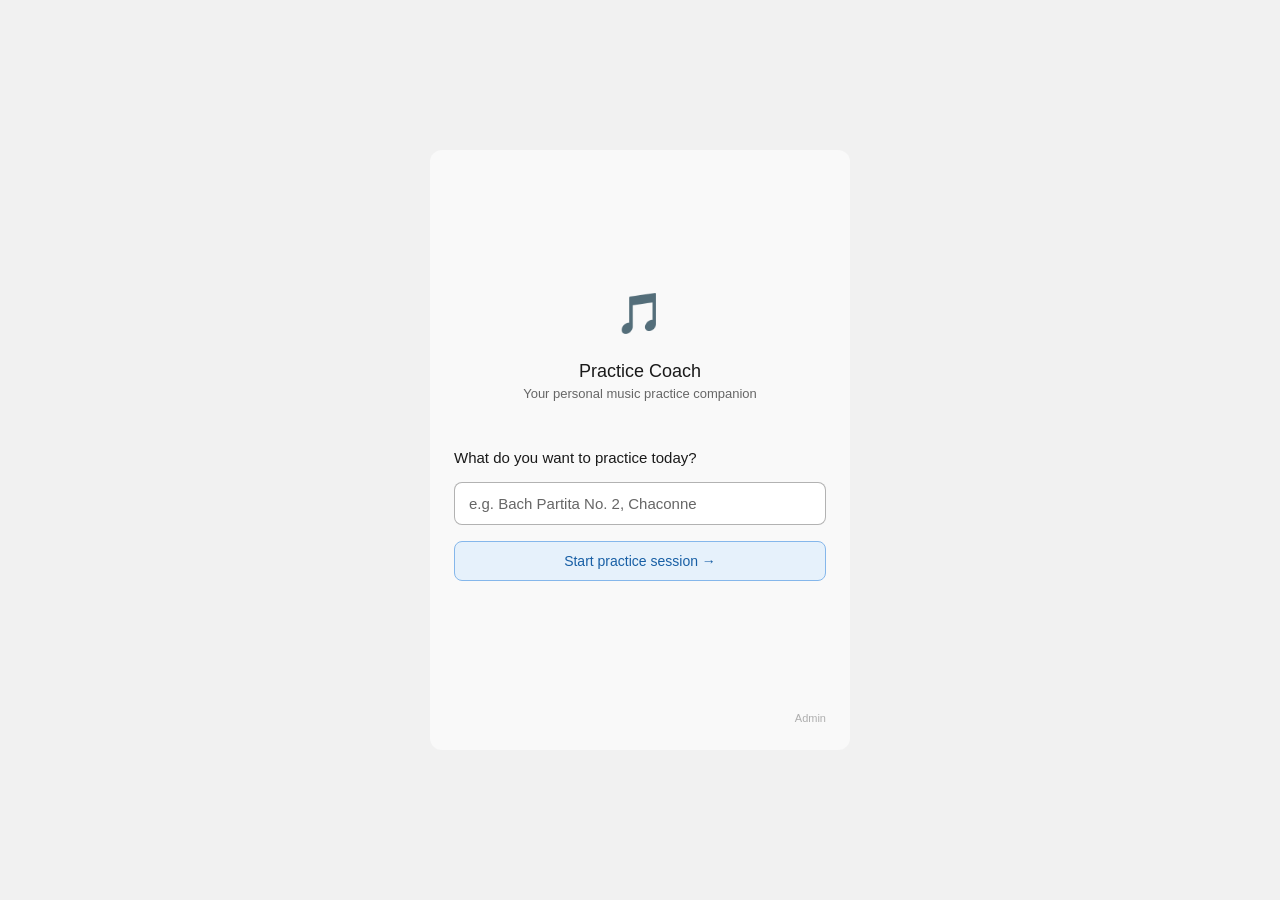
==== index.html @ 1b92cea7 "UX overhaul: focus flow, clarify section, note picker, skip recording 1. Rename: 'Play through entir" ====
<!DOCTYPE html>
<html lang="en">
<head>
  <meta charset="UTF-8">
  <meta name="viewport" content="width=device-width, initial-scale=1.0">
  <title>Music Practice Coach</title>
  <link rel="manifest" href="manifest.json">
  <meta name="theme-color" content="#185FA5">
  <meta name="apple-mobile-web-app-capable" content="yes">
  <meta name="apple-mobile-web-app-status-bar-style" content="default">
  <meta name="apple-mobile-web-app-title" content="Practice">
  <link rel="apple-touch-icon" href="icons/apple-touch-icon.png">
  <link rel="stylesheet" href="css/styles.css">
</head>
<body>

<div class="app-container">

  <!-- ── Screen 0: Landing ─────────────────────────────────────────────── -->
  <div id="screen0" class="screen active">
    <div class="landing-body">
      <div class="landing-icon">🎵</div>
      <div class="header" style="border:none; text-align:center; margin-bottom:2rem;">
        <h1>Practice Coach</h1>
        <p>Your personal music practice companion</p>
      </div>
      <div class="question">What do you want to practice today?</div>
      <input type="text" id="piece-name-input" class="text-input"
             placeholder="e.g. Bach Partita No. 2, Chaconne"
             onkeydown="handleLandingKey(event)">
      <button class="btn-primary" style="width:100%;" onclick="startSession()">
        Start practice session →
      </button>
    </div>
    <div class="app-footer">
      <a href="#" class="admin-link" onclick="AdminModule.open(); return false;">Admin</a>
    </div>
  </div>

  <!-- ── Screen 1: Mode choice ──────────────────────────────────────────── -->
  <div id="screen1" class="screen">
    <div class="header">
      <h1>Practice session</h1>
      <p id="s1-piece"></p>
    </div>
    <div class="question">Do you want to play through or work on a short excerpt?</div>
    <div class="btn-group">
      <button class="btn-secondary" onclick="setMode('playthrough')">Play through entire piece or section</button>
      <button class="btn-secondary" id="excerpt-btn" onclick="setMode('excerpt')">Work on short excerpt</button>
    </div>
  </div>

  <!-- ── Screen: Tag list (excerpt mode, when tags exist) ──────────────── -->
  <div id="screen-tags" class="screen">
    <button class="back-btn" onclick="goTo('screen1')">← Back</button>
    <div class="header">
      <h1>Problem sections</h1>
      <p>Saved from your play-through sessions</p>
    </div>
    <div class="question">Pick a section to work on, or start fresh:</div>
    <div id="tags-screen-body" class="tag-list-container"></div>
    <button class="btn-secondary" style="width:100%; margin-top:1rem;"
            onclick="skipTagsScreen()">
      Start fresh (no specific section)
    </button>
  </div>

  <!-- ── Screen 2: Focus selection ─────────────────────────────────────── -->
  <div id="screen2" class="screen">
    <button class="back-btn" onclick="goTo('screen1')">← Back</button>
    <div class="header">
      <h1>Choose your focus</h1>
      <p id="s2-mode-text"></p>
    </div>
    <div class="progress-bar"><div class="progress-fill" style="width:33%"></div></div>
    <div id="s2-tag-context" class="tag-context-banner" style="display:none;"></div>
    <div class="question" id="s2-question"></div>
    <div class="focus-list" id="s2-focus-list"></div>
    <button class="btn-primary" id="s2-continue-btn" style="width:100%;" onclick="goToReference()">
      Continue →
    </button>
  </div>

  <!-- ── Screen 3: Reference selection ─────────────────────────────────── -->
  <div id="screen3" class="screen">
    <button class="back-btn" onclick="goTo('screen2')">← Back</button>
    <div class="header">
      <h1>Set your reference</h1>
      <p id="s3-piece"></p>
    </div>
    <div class="progress-bar"><div class="progress-fill" style="width:66%"></div></div>
    <div id="screen3-body" class="screen-scroll"></div>
  </div>

  <!-- ── Screen 4: Recording ────────────────────────────────────────────── -->
  <div id="screen4" class="screen">
    <button class="back-btn" onclick="goTo('screen3')">← Back</button>
    <div class="header">
      <h1>Record yourself</h1>
      <p id="s4-piece"></p>
    </div>
    <div class="progress-bar"><div class="progress-fill" style="width:100%"></div></div>

    <!-- Selected tag context (excerpt mode) -->
    <div id="s4-tag-context" class="tag-context-banner" style="display:none;"></div>

    <!-- Mini reference panel -->
    <details class="mini-ref-panel" open>
      <summary id="s4-focus-label">Reference</summary>
      <div class="mini-ref-body" id="mini-ref-body"></div>
    </details>

    <!-- Note picker — pitch focus only -->
    <details class="note-picker-panel" id="note-picker-panel"
             ontoggle="onNotePickerToggle(this)" style="display:none;">
      <summary>Change drone note</summary>
      <div id="note-picker-container"></div>
    </details>

    <!-- Skip recording — excerpt mode only -->
    <button class="btn-secondary" id="skip-to-eval-btn"
            style="width:100%; display:none; margin-bottom:0.5rem;"
            onclick="skipToEvaluation()">
      Skip recording — just evaluate
    </button>

    <div class="recording-zone">
      <div class="rec-icon" id="recIcon" onclick="toggleRecording()">
        <div class="rec-icon-inner"></div>
      </div>
      <div class="timer" id="timer">00:00</div>
      <div class="rec-status" id="recStatus">Tap to start recording</div>
      <div class="waveform" id="waveform" style="display:none;"></div>
      <div class="playback-controls" id="playbackControls" style="display:none;">
        <button class="icon-btn" onclick="playRecording()">▶</button>
        <button class="icon-btn" onclick="resetRecording()">↻</button>
      </div>
    </div>

    <button class="btn-primary" id="analyzeBtn" style="width:100%; display:none;"
            onclick="goTo('screen5')">
      Analyze recording
    </button>
  </div>

  <!-- ── Screen 5: Evaluation / Tagger ─────────────────────────────────── -->
  <div id="screen5" class="screen">
    <button class="back-btn" onclick="goTo('screen4')">← Back</button>
    <div class="header">
      <h1 id="s5-title">Evaluation</h1>
      <p>Compare to your mental representation</p>
    </div>

    <!-- Dynamic body: S5 player (excerpt mode) OR Tagger (playthrough mode) -->
    <div id="s5-body"></div>

    <!-- Evaluation questions — only shown in excerpt mode -->
    <div id="s5-eval-section" style="display:none;">
      <div class="feedback-section">
        <div class="feedback-question">Did it match your represented idea?</div>
        <div class="btn-group">
          <button class="btn-secondary" onclick="goTo('screen7')">Yes, sounded good</button>
          <button class="btn-secondary" onclick="goTo('screen6')">No, there were issues</button>
        </div>
      </div>
    </div>
  </div>

  <!-- ── Screen 6: Problem identification ───────────────────────────────── -->
  <div id="screen6" class="screen">
    <button class="back-btn" onclick="goTo('screen5')">← Back</button>
    <div class="header">
      <h1>Problem identified</h1>
      <p>Isolate and solve</p>
    </div>

    <div class="problem-card">
      <h3>Passage identified for focused work</h3>
      <p>Record the specific passage that needs attention</p>
    </div>

    <div class="question">Let's play the problematic passage in isolation</div>
    <button class="btn-secondary" style="width:100%; margin-bottom:1rem;"
            onclick="resetRecording(); goTo('screen4');">
      Record isolated passage
    </button>

    <div class="question" style="margin-top:1rem;">Choose a practice strategy:</div>
    <ul class="strategy-list">
      <li onclick="toggleStrategy(this)">
        <strong>Drone practice</strong>
        <p>Play with a drone note to anchor pitch</p>
        <div class="strategy-detail">
          Start with the tonic drone, then practice each problematic interval separately.
          Stop on each note and compare to the drone before moving forward.
        </div>
      </li>
      <li onclick="toggleStrategy(this)">
        <strong>Tempo reduction</strong>
        <p>Start at 40% speed, increase gradually</p>
        <div class="strategy-detail">
          Use your metronome and reduce tempo until you can play every note cleanly.
          Increase by 5 BPM increments only when you can play three times without error.
        </div>
      </li>
      <li onclick="toggleStrategy(this)">
        <strong>Vocal modeling</strong>
        <p>Sing the passage first to internalize pitch</p>
        <div class="strategy-detail">
          Sing the passage on pitch names or syllables before playing.
          This builds your inner aural image and makes physical execution easier.
        </div>
      </li>
      <li onclick="toggleStrategy(this)">
        <strong>Interval exaggeration</strong>
        <p>Practice with exaggerated intervals</p>
        <div class="strategy-detail">
          Overshoot the target note slightly, then correct.
          This builds physical awareness of where correct pitch lives in your body and on the instrument.
        </div>
      </li>
      <li onclick="toggleStrategy(this)">
        <strong>Prepare target note</strong>
        <p>Secure the note before the shift</p>
        <div class="strategy-detail">
          Stop before the problematic note. Place the finger, check intonation, then play.
          Build muscle memory for the correct position before adding flow.
        </div>
      </li>
    </ul>
  </div>

  <!-- ── Screen 7: Success ──────────────────────────────────────────────── -->
  <div id="screen7" class="screen">
    <button class="back-btn" onclick="goTo('screen5')">← Back</button>
    <div class="header">
      <h1>Great work!</h1>
      <p>Session summary</p>
    </div>
    <div class="comparison-card">
      <h3>Completed</h3>
      <p style="font-size:13px; color:var(--color-text-secondary); margin-top:0.5rem; line-height:1.7;">
        ✓ Practice session recorded<br>
        ✓ Recording reviewed<br>
        ✓ Matched mental representation
      </p>
    </div>
    <div class="question" style="margin-top:1.5rem;">What would you like to do next?</div>
    <div class="btn-group">
      <button class="btn-secondary" onclick="practiceTaggedExcerpts()">Practice tagged excerpts →</button>
      <button class="btn-secondary" onclick="playThroughDifferentFocus()">Play through with different focus</button>
      <button class="btn-secondary" onclick="endSession()">End practice session</button>
    </div>
  </div>

  <!-- ── Admin screen ────────────────────────────────────────────────────── -->
  <div id="screen-admin" class="screen">
    <!-- Rendered by AdminModule.render() -->
  </div>

</div><!-- /.app-container -->

<script>
  if ('serviceWorker' in navigator) {
    navigator.serviceWorker.register('./sw.js');
  }
</script>
<script src="config.js"></script>
<script src="js/db.js"></script>
<script src="js/drone.js"></script>
<script src="js/metronome.js"></script>
<script src="js/youtube.js"></script>
<script src="js/admin.js"></script>
<script src="js/tagger.js"></script>
<script src="js/app.js"></script>
</body>
</html>
---- css/styles.css ----
:root {
  --color-background-primary: #ffffff;
  --color-background-secondary: #f9f9f9;
  --color-background-tertiary: #f1f1f1;
  --color-background-info: #E6F1FB;
  --color-background-danger: #FCEBEB;
  --color-background-warning: #FAEEDA;
  --color-text-primary: #1a1a1a;
  --color-text-secondary: #666666;
  --color-text-info: #185FA5;
  --color-text-danger: #A32D2D;
  --color-text-warning: #854F0B;
  --color-border-tertiary: rgba(0, 0, 0, 0.15);
  --color-border-secondary: rgba(0, 0, 0, 0.3);
  --color-border-info: #85B7EB;
  --color-border-danger: #F09595;
  --color-border-warning: #FAC775;
  --border-radius-md: 8px;
  --border-radius-lg: 12px;
  --font-sans: -apple-system, BlinkMacSystemFont, "Segoe UI", Roboto, sans-serif;
}

@media (prefers-color-scheme: dark) {
  :root {
    --color-background-primary: #2a2a2a;
    --color-background-secondary: #1f1f1f;
    --color-background-tertiary: #151515;
    --color-background-info: #0C447C;
    --color-background-danger: #791F1F;
    --color-background-warning: #633806;
    --color-text-primary: #e8e8e8;
    --color-text-secondary: #a0a0a0;
    --color-text-info: #B5D4F4;
    --color-text-danger: #F7C1C1;
    --color-text-warning: #FAC775;
    --color-border-tertiary: rgba(255, 255, 255, 0.15);
    --color-border-secondary: rgba(255, 255, 255, 0.3);
    --color-border-info: #378ADD;
    --color-border-danger: #E24B4A;
    --color-border-warning: #EF9F27;
  }
}

* { box-sizing: border-box; margin: 0; padding: 0; }

body {
  font-family: var(--font-sans);
  background: var(--color-background-tertiary);
  padding: 2rem 1rem;
  min-height: 100vh;
  display: flex;
  flex-direction: column;
  justify-content: center;
  align-items: center;
}

.app-container {
  max-width: 420px;
  width: 100%;
  background: var(--color-background-secondary);
  border-radius: var(--border-radius-lg);
  padding: 1.5rem;
  min-height: 600px;
  display: flex;
  flex-direction: column;
}

.screen {
  display: none;
  animation: fadeIn 0.25s;
  flex: 1;
  flex-direction: column;
}

.screen.active {
  display: flex;
  flex-direction: column;
}

@keyframes fadeIn {
  from { opacity: 0; transform: translateY(4px); }
  to   { opacity: 1; transform: translateY(0); }
}

/* ── Header ── */
.header {
  margin-bottom: 1.25rem;
  padding-bottom: 1rem;
  border-bottom: 0.5px solid var(--color-border-tertiary);
}

.header h1 {
  font-size: 18px;
  font-weight: 500;
  color: var(--color-text-primary);
  margin-bottom: 0.25rem;
}

.header p {
  font-size: 13px;
  color: var(--color-text-secondary);
}

/* ── Progress bar ── */
.progress-bar {
  height: 4px;
  background: var(--color-background-tertiary);
  border-radius: 2px;
  margin-bottom: 1.25rem;
  overflow: hidden;
}

.progress-fill {
  height: 100%;
  background: var(--color-background-info);
  border: none;
  transition: width 0.3s;
}

/* ── Typography ── */
.question {
  font-size: 15px;
  font-weight: 500;
  color: var(--color-text-primary);
  margin-bottom: 1rem;
}

/* ── Buttons ── */
button {
  padding: 11px 16px;
  font-size: 14px;
  font-family: var(--font-sans);
  border-radius: var(--border-radius-md);
  cursor: pointer;
  transition: all 0.15s;
  text-align: left;
}

.btn-group {
  display: flex;
  flex-direction: column;
  gap: 8px;
  margin-bottom: 1.25rem;
}

.btn-secondary {
  background: var(--color-background-primary);
  color: var(--color-text-primary);
  border: 0.5px solid var(--color-border-secondary);
}

.btn-secondary:hover { background: var(--color-background-tertiary); }

.btn-primary {
  background: var(--color-background-info);
  color: var(--color-text-info);
  border: 0.5px solid var(--color-border-info);
  text-align: center;
}

.btn-primary:hover { filter: brightness(0.95); }
.btn-secondary:active, .btn-primary:active { transform: scale(0.98); }

.btn-sm {
  padding: 6px 12px;
  font-size: 13px;
}

.btn-icon {
  padding: 8px;
  text-align: center;
  line-height: 1;
}

.back-btn {
  padding: 7px 12px;
  font-size: 13px;
  color: var(--color-text-secondary);
  background: transparent;
  border: 0.5px solid var(--color-border-tertiary);
  border-radius: var(--border-radius-md);
  cursor: pointer;
  margin-bottom: 1rem;
  display: inline-block;
}

.back-btn:hover { background: var(--color-background-tertiary); }

/* ── Text input (landing) ── */
.text-input {
  width: 100%;
  padding: 12px 14px;
  font-size: 15px;
  font-family: var(--font-sans);
  background: var(--color-background-primary);
  color: var(--color-text-primary);
  border: 0.5px solid var(--color-border-secondary);
  border-radius: var(--border-radius-md);
  margin-bottom: 1rem;
  outline: none;
  transition: border-color 0.15s;
}

.text-input:focus { border-color: var(--color-border-info); }
.text-input::placeholder { color: var(--color-text-secondary); }

/* ── Landing ── */
.landing-body { flex: 1; display: flex; flex-direction: column; justify-content: center; }
.landing-icon { font-size: 40px; text-align: center; margin-bottom: 1.5rem; }

/* ── Focus list ── */
.focus-list {
  display: flex;
  flex-direction: column;
  gap: 10px;
  margin-bottom: 1.25rem;
}

.focus-item {
  padding: 14px 16px;
  background: var(--color-background-primary);
  border: 0.5px solid var(--color-border-tertiary);
  border-radius: var(--border-radius-md);
  cursor: pointer;
  transition: all 0.15s;
}

.focus-item strong {
  display: block;
  font-size: 14px;
  color: var(--color-text-primary);
  margin-bottom: 3px;
}

.focus-item span {
  font-size: 12px;
  color: var(--color-text-secondary);
}

.focus-item:hover { border-color: var(--color-border-secondary); }

.focus-item.selected {
  background: var(--color-background-info);
  border-color: var(--color-border-info);
}

.focus-item.selected strong,
.focus-item.selected span { color: var(--color-text-info); }

/* ── Section cards ── */
.section-card {
  background: var(--color-background-primary);
  border: 0.5px solid var(--color-border-tertiary);
  border-radius: var(--border-radius-lg);
  padding: 1rem;
  margin-bottom: 1rem;
}

.section-card h3 {
  font-size: 13px;
  font-weight: 600;
  color: var(--color-text-secondary);
  text-transform: uppercase;
  letter-spacing: 0.04em;
  margin-bottom: 0.75rem;
}

/* ── Comparison / audio ref cards ── */
.comparison-card {
  background: var(--color-background-primary);
  border-radius: var(--border-radius-lg);
  border: 0.5px solid var(--color-border-tertiary);
  padding: 1rem;
  margin-bottom: 1rem;
}

.comparison-card h3 {
  font-size: 14px;
  font-weight: 500;
  color: var(--color-text-primary);
  margin-bottom: 0.75rem;
}

.audio-ref {
  display: flex;
  align-items: center;
  gap: 10px;
  padding: 10px;
  background: var(--color-background-secondary);
  border-radius: var(--border-radius-md);
  margin-bottom: 0.5rem;
}

.audio-ref:last-child { margin-bottom: 0; }
.audio-ref span { font-size: 13px; color: var(--color-text-primary); }

.play-mini {
  width: 32px;
  height: 32px;
  border-radius: 50%;
  background: var(--color-background-info);
  border: none;
  display: flex;
  align-items: center;
  justify-content: center;
  cursor: pointer;
  flex-shrink: 0;
  font-size: 12px;
  color: var(--color-text-info);
  padding: 0;
  text-align: center;
}

/* ── Drone tool ── */
.drone-tool { display: flex; flex-direction: column; gap: 12px; }

.note-pills {
  display: flex;
  flex-wrap: wrap;
  gap: 6px;
}

.note-pill {
  padding: 6px 10px;
  font-size: 13px;
  background: var(--color-background-secondary);
  border: 0.5px solid var(--color-border-tertiary);
  border-radius: 20px;
  cursor: pointer;
  transition: all 0.15s;
  text-align: center;
}

.note-pill:hover { border-color: var(--color-border-secondary); }

.note-pill.active {
  background: var(--color-background-info);
  color: var(--color-text-info);
  border-color: var(--color-border-info);
}

.a-standard-row {
  display: flex;
  align-items: center;
  gap: 10px;
}

.a-standard-row label {
  font-size: 12px;
  color: var(--color-text-secondary);
  white-space: nowrap;
  min-width: 70px;
}

.a-standard-row input[type="range"] {
  flex: 1;
  accent-color: var(--color-text-info);
  height: 4px;
  border: none;
  padding: 0;
  background: transparent;
}

.drone-play-btn {
  width: 100%;
  text-align: center;
  background: var(--color-background-danger);
  color: var(--color-text-danger);
  border: 0.5px solid var(--color-border-danger);
}

.drone-play-btn.playing {
  background: var(--color-background-info);
  color: var(--color-text-info);
  border-color: var(--color-border-info);
}

.drone-yt-section {
  border: 0.5px solid var(--color-border-tertiary);
  border-radius: var(--border-radius-md);
  overflow: hidden;
}

.drone-yt-section summary {
  padding: 10px 12px;
  font-size: 13px;
  color: var(--color-text-secondary);
  cursor: pointer;
  list-style: none;
  display: flex;
  align-items: center;
  justify-content: space-between;
  background: var(--color-background-secondary);
}

.drone-yt-section summary::after { content: '▾'; }
.drone-yt-section[open] summary::after { content: '▴'; }

.drone-yt-section summary::-webkit-details-marker { display: none; }

.drone-yt-embed {
  padding: 0;
  background: #000;
}

.drone-yt-embed iframe {
  display: block;
  width: 100%;
  height: 180px;
  border: none;
}

/* ── Metronome tool ── */
.metro-tool { display: flex; flex-direction: column; gap: 14px; }

.pendulum-wrap {
  display: flex;
  flex-direction: column;
  align-items: center;
  gap: 8px;
}

.pendulum-container {
  position: relative;
  width: 60px;
  height: 90px;
}

.pendulum-pivot {
  width: 10px;
  height: 10px;
  border-radius: 50%;
  background: var(--color-text-secondary);
  position: absolute;
  top: 0;
  left: 50%;
  transform: translateX(-50%);
  z-index: 1;
}

.pendulum-arm {
  width: 3px;
  background: var(--color-text-primary);
  height: 80px;
  border-radius: 2px;
  transform-origin: top center;
  position: absolute;
  top: 5px;
  left: 50%;
  margin-left: -1.5px;
  transform: rotate(0deg);
}

.pendulum-arm.swinging {
  animation: pendulumSwing 0.6s ease-in-out infinite alternate;
}

@keyframes pendulumSwing {
  from { transform: rotate(-30deg); }
  to   { transform: rotate(30deg); }
}

.pendulum-bob {
  width: 16px;
  height: 16px;
  border-radius: 50%;
  background: var(--color-text-primary);
  position: absolute;
  bottom: -8px;
  left: 50%;
  transform: translateX(-50%);
}

.beat-dots {
  display: flex;
  gap: 6px;
}

.beat-dot {
  width: 8px;
  height: 8px;
  border-radius: 50%;
  background: var(--color-border-secondary);
  transition: background 0.05s;
}

.beat-dot.accent { background: var(--color-text-danger); transform: scale(1.3); }
.beat-dot.active { background: var(--color-text-info); }

.metro-bpm-row {
  display: flex;
  align-items: center;
  gap: 10px;
}

.metro-bpm-row input[type="range"] {
  flex: 1;
  accent-color: var(--color-text-info);
  height: 4px;
  border: none;
  padding: 0;
  background: transparent;
}

.bpm-display {
  font-size: 22px;
  font-weight: 500;
  color: var(--color-text-primary);
  font-variant-numeric: tabular-nums;
  min-width: 50px;
  text-align: right;
}

.bpm-label {
  font-size: 11px;
  color: var(--color-text-secondary);
}

.metro-row-label {
  font-size: 12px;
  color: var(--color-text-secondary);
  margin-bottom: 6px;
}

.pill-row {
  display: flex;
  flex-wrap: wrap;
  gap: 6px;
}

.pill {
  padding: 5px 10px;
  font-size: 12px;
  background: var(--color-background-secondary);
  border: 0.5px solid var(--color-border-tertiary);
  border-radius: 20px;
  cursor: pointer;
  transition: all 0.15s;
}

.pill:hover { border-color: var(--color-border-secondary); }

.pill.active {
  background: var(--color-background-info);
  color: var(--color-text-info);
  border-color: var(--color-border-info);
}

.metro-start-btn {
  width: 100%;
  text-align: center;
  background: var(--color-background-secondary);
  color: var(--color-text-primary);
  border: 0.5px solid var(--color-border-secondary);
}

.metro-start-btn.running {
  background: var(--color-background-info);
  color: var(--color-text-info);
  border-color: var(--color-border-info);
}

/* ── YouTube search ── */
.yt-search-row {
  display: flex;
  gap: 8px;
  margin-bottom: 10px;
}

.yt-search-input {
  flex: 1;
  padding: 9px 12px;
  font-size: 13px;
  font-family: var(--font-sans);
  background: var(--color-background-secondary);
  color: var(--color-text-primary);
  border: 0.5px solid var(--color-border-secondary);
  border-radius: var(--border-radius-md);
  outline: none;
}

.yt-search-input:focus { border-color: var(--color-border-info); }
.yt-search-input::placeholder { color: var(--color-text-secondary); }

.yt-search-btn {
  padding: 9px 14px;
  font-size: 13px;
  background: var(--color-background-info);
  color: var(--color-text-info);
  border: 0.5px solid var(--color-border-info);
  border-radius: var(--border-radius-md);
  cursor: pointer;
  white-space: nowrap;
  text-align: center;
}

.yt-search-btn:hover { filter: brightness(0.95); }

.yt-results { display: flex; flex-direction: column; gap: 8px; }

.yt-result-card {
  background: var(--color-background-secondary);
  border: 0.5px solid var(--color-border-tertiary);
  border-radius: var(--border-radius-md);
  overflow: hidden;
  cursor: pointer;
  transition: border-color 0.15s;
}

.yt-result-card:hover { border-color: var(--color-border-secondary); }

.yt-result-header {
  display: flex;
  align-items: center;
  gap: 10px;
  padding: 10px;
}

.yt-thumb {
  width: 64px;
  height: 48px;
  object-fit: cover;
  border-radius: 4px;
  flex-shrink: 0;
}

.yt-result-title {
  font-size: 12px;
  color: var(--color-text-primary);
  line-height: 1.4;
  flex: 1;
}

.yt-embed-wrap iframe {
  display: block;
  width: 100%;
  height: 200px;
  border: none;
}

.yt-status {
  font-size: 12px;
  color: var(--color-text-secondary);
  text-align: center;
  padding: 8px 0;
}

.yt-api-key-row {
  display: flex;
  flex-direction: column;
  gap: 6px;
  padding: 10px;
  background: var(--color-background-warning);
  border: 0.5px solid var(--color-border-warning);
  border-radius: var(--border-radius-md);
  margin-bottom: 10px;
}

.yt-api-key-row label {
  font-size: 12px;
  color: var(--color-text-warning);
  font-weight: 500;
}

.yt-api-key-row input {
  padding: 8px 10px;
  font-size: 12px;
  font-family: var(--font-sans);
  border: 0.5px solid var(--color-border-warning);
  border-radius: var(--border-radius-md);
  background: var(--color-background-primary);
  color: var(--color-text-primary);
  outline: none;
}

/* ── Mini reference panel (Screen 4) ── */
.mini-ref-panel {
  background: var(--color-background-primary);
  border: 0.5px solid var(--color-border-tertiary);
  border-radius: var(--border-radius-md);
  margin-bottom: 1rem;
  overflow: hidden;
}

.mini-ref-panel summary {
  padding: 10px 14px;
  font-size: 13px;
  color: var(--color-text-secondary);
  cursor: pointer;
  list-style: none;
  display: flex;
  align-items: center;
  justify-content: space-between;
}

.mini-ref-panel summary::after { content: '▾'; }
.mini-ref-panel[open] summary::after { content: '▴'; }
.mini-ref-panel summary::-webkit-details-marker { display: none; }

.mini-ref-body { padding: 10px 14px; }

.mini-drone-row,
.mini-metro-row {
  display: flex;
  align-items: center;
  gap: 10px;
  flex-wrap: wrap;
}

.mini-note-display {
  font-size: 22px;
  font-weight: 500;
  color: var(--color-text-primary);
  min-width: 32px;
}

.mini-info {
  font-size: 12px;
  color: var(--color-text-secondary);
  flex: 1;
}

.mini-play-btn {
  padding: 7px 14px;
  font-size: 13px;
  border-radius: 20px;
  text-align: center;
}

.mini-pendulum-container {
  position: relative;
  width: 30px;
  height: 45px;
  flex-shrink: 0;
}

.mini-pendulum-arm {
  width: 2px;
  background: var(--color-text-primary);
  height: 38px;
  border-radius: 2px;
  transform-origin: top center;
  position: absolute;
  top: 4px;
  left: 50%;
  margin-left: -1px;
}

.mini-pendulum-arm.swinging {
  animation: pendulumSwing 0.6s ease-in-out infinite alternate;
}

.mini-pendulum-bob {
  width: 10px;
  height: 10px;
  border-radius: 50%;
  background: var(--color-text-primary);
  position: absolute;
  bottom: -5px;
  left: 50%;
  transform: translateX(-50%);
}

/* ── Recording zone ── */
.recording-zone {
  background: var(--color-background-primary);
  border-radius: var(--border-radius-lg);
  border: 0.5px solid var(--color-border-tertiary);
  padding: 1.5rem 1rem;
  text-align: center;
  margin-bottom: 1.25rem;
}

.rec-icon {
  width: 72px;
  height: 72px;
  border-radius: 50%;
  background: var(--color-background-danger);
  border: 3px solid var(--color-border-danger);
  margin: 0 auto 0.75rem;
  display: flex;
  align-items: center;
  justify-content: center;
  cursor: pointer;
  transition: all 0.15s;
}

.rec-icon:hover { transform: scale(1.05); }
.rec-icon.recording { animation: pulse 1.5s infinite; }

@keyframes pulse {
  0%, 100% { opacity: 1; }
  50% { opacity: 0.6; }
}

.rec-icon-inner {
  width: 22px;
  height: 22px;
  background: var(--color-text-danger);
  border-radius: 50%;
  transition: border-radius 0.15s;
}

.rec-icon.recording .rec-icon-inner { border-radius: 4px; }

.timer {
  font-size: 30px;
  font-weight: 500;
  color: var(--color-text-primary);
  font-variant-numeric: tabular-nums;
}

.rec-status {
  font-size: 12px;
  color: var(--color-text-secondary);
  margin-top: 0.4rem;
}

.waveform {
  height: 56px;
  margin: 1rem 0;
  display: flex;
  align-items: center;
  justify-content: center;
  gap: 3px;
}

.waveform-bar {
  width: 4px;
  background: var(--color-border-info);
  border-radius: 2px;
  transition: height 0.1s;
}

.playback-controls {
  display: flex;
  gap: 12px;
  justify-content: center;
  margin-top: 0.75rem;
}

.icon-btn {
  width: 42px;
  height: 42px;
  border-radius: 50%;
  background: var(--color-background-primary);
  border: 0.5px solid var(--color-border-secondary);
  display: flex;
  align-items: center;
  justify-content: center;
  cursor: pointer;
  font-size: 16px;
  padding: 0;
  text-align: center;
}

.icon-btn:hover { background: var(--color-background-secondary); }

/* ── S5 audio player ── */
.s5-player {
  background: var(--color-background-primary);
  border: 0.5px solid var(--color-border-tertiary);
  border-radius: var(--border-radius-lg);
  padding: 12px 14px;
  margin-bottom: 1.25rem;
}

.s5-player-info {
  display: flex;
  justify-content: space-between;
  align-items: center;
  margin-bottom: 10px;
}

.s5-player-info span:first-child {
  font-size: 13px;
  color: var(--color-text-primary);
}

.s5-playback-time {
  font-size: 12px;
  color: var(--color-text-secondary);
  font-variant-numeric: tabular-nums;
}

.s5-player-controls {
  display: flex;
  align-items: center;
  gap: 10px;
}

.s5-play-btn {
  width: 36px;
  height: 36px;
  border-radius: 50%;
  background: var(--color-background-info);
  color: var(--color-text-info);
  border: 0.5px solid var(--color-border-info);
  display: flex;
  align-items: center;
  justify-content: center;
  font-size: 14px;
  cursor: pointer;
  flex-shrink: 0;
  padding: 0;
  text-align: center;
  transition: filter 0.15s;
}

.s5-play-btn:hover { filter: brightness(0.9); }

.s5-progress-wrap {
  flex: 1;
  padding: 8px 0;
  cursor: pointer;
}

.s5-progress-bar {
  height: 4px;
  background: var(--color-background-tertiary);
  border-radius: 2px;
  overflow: hidden;
}

.s5-progress-fill {
  height: 100%;
  background: var(--color-border-info);
  border-radius: 2px;
  width: 0%;
  transition: width 0.1s linear;
}

.s5-download-btn {
  width: 36px;
  height: 36px;
  border-radius: 50%;
  background: var(--color-background-secondary);
  color: var(--color-text-secondary);
  border: 0.5px solid var(--color-border-tertiary);
  display: flex;
  align-items: center;
  justify-content: center;
  font-size: 16px;
  cursor: pointer;
  flex-shrink: 0;
  padding: 0;
  text-align: center;
  transition: all 0.15s;
}

.s5-download-btn:hover {
  background: var(--color-background-tertiary);
  border-color: var(--color-border-secondary);
}

/* ── Feedback / evaluation ── */
.feedback-section { margin-top: 1.25rem; }
.feedback-question { font-size: 14px; color: var(--color-text-primary); margin-bottom: 0.75rem; }

/* ── Problem / strategies ── */
.problem-card {
  background: var(--color-background-warning);
  border: 0.5px solid var(--color-border-warning);
  border-radius: var(--border-radius-md);
  padding: 1rem;
  margin-bottom: 1rem;
}

.problem-card h3 { font-size: 14px; font-weight: 500; color: var(--color-text-warning); margin-bottom: 0.4rem; }
.problem-card p  { font-size: 13px; color: var(--color-text-warning); }

.strategy-list { list-style: none; margin-top: 0.75rem; }

.strategy-list li {
  padding: 12px;
  background: var(--color-background-primary);
  border: 0.5px solid var(--color-border-tertiary);
  border-radius: var(--border-radius-md);
  margin-bottom: 8px;
  cursor: pointer;
  transition: border-color 0.15s;
}

.strategy-list li:hover { border-color: var(--color-border-secondary); }
.strategy-list li strong { font-size: 13px; color: var(--color-text-primary); display: block; margin-bottom: 2px; }
.strategy-list li p { font-size: 12px; color: var(--color-text-secondary); }

.strategy-detail {
  display: none;
  margin-top: 10px;
  padding-top: 10px;
  border-top: 0.5px solid var(--color-border-tertiary);
  font-size: 12px;
  color: var(--color-text-secondary);
  line-height: 1.5;
}

.strategy-list li.expanded .strategy-detail { display: block; }
.strategy-list li.expanded { border-color: var(--color-border-secondary); }

/* ── Admin panel ── */
.admin-panel { display: flex; flex-direction: column; gap: 12px; }
.admin-panel h2 { font-size: 16px; font-weight: 500; color: var(--color-text-primary); }
.admin-panel p  { font-size: 12px; color: var(--color-text-secondary); }

.admin-form { display: flex; flex-direction: column; gap: 8px; }

.admin-row {
  display: flex;
  align-items: center;
  gap: 10px;
}

.admin-row label {
  font-size: 13px;
  color: var(--color-text-primary);
  min-width: 32px;
  font-weight: 500;
}

.admin-row input {
  flex: 1;
  padding: 8px 10px;
  font-size: 12px;
  font-family: monospace;
  background: var(--color-background-primary);
  color: var(--color-text-primary);
  border: 0.5px solid var(--color-border-secondary);
  border-radius: var(--border-radius-md);
  outline: none;
}

.admin-row input:focus { border-color: var(--color-border-info); }

.admin-save-btn {
  background: var(--color-background-info);
  color: var(--color-text-info);
  border: 0.5px solid var(--color-border-info);
  width: 100%;
  text-align: center;
}

.admin-section-label {
  font-size: 11px;
  font-weight: 600;
  text-transform: uppercase;
  letter-spacing: 0.05em;
  color: var(--color-text-secondary);
  margin-top: 4px;
}

/* ── App footer ── */
.app-footer {
  text-align: right;
  padding-top: 0.75rem;
  margin-top: auto;
}

.admin-link {
  font-size: 11px;
  color: var(--color-text-secondary);
  text-decoration: none;
  opacity: 0.5;
}

.admin-link:hover { opacity: 1; }

/* ── Scrollable sections ── */
.screen-scroll {
  flex: 1;
  overflow-y: auto;
  padding-right: 2px;
}

/* ── Excerpt badge ─────────────────────────────────────────────────────── */
.excerpt-badge {
  display: inline-block;
  background: #e74c3c;
  color: #fff;
  font-size: 11px;
  font-weight: 700;
  border-radius: 10px;
  padding: 1px 7px;
  margin-left: 6px;
  vertical-align: middle;
}

/* ── Tag context banner (screen 4) ────────────────────────────────────── */
.tag-context-banner {
  background: var(--color-background-info);
  border: 1px solid var(--color-border-info);
  color: var(--color-text-info);
  border-radius: var(--border-radius-md);
  padding: 0.55rem 0.9rem;
  font-size: 13px;
  font-weight: 500;
  margin-bottom: 0.75rem;
}

/* ── Tags screen ───────────────────────────────────────────────────────── */
.tag-list-container {
  display: flex;
  flex-direction: column;
  gap: 0.6rem;
  margin-top: 0.5rem;
  max-height: 55vh;
  overflow-y: auto;
}

.tag-row {
  background: var(--color-background-secondary);
  border: 1px solid var(--color-border-tertiary);
  border-radius: var(--border-radius-md);
  padding: 0.75rem 0.9rem;
  display: flex;
  align-items: center;
  gap: 0.75rem;
}

.tag-row.practiced {
  opacity: 0.6;
}

.tag-row-info {
  flex: 1;
  display: flex;
  flex-direction: column;
  gap: 2px;
}

.tag-row-time {
  font-size: 11px;
  font-weight: 700;
  color: var(--color-text-secondary);
  font-variant-numeric: tabular-nums;
}

.tag-row-label {
  font-size: 14px;
  font-weight: 500;
  color: var(--color-text-primary);
}

.tag-practiced-badge {
  font-size: 11px;
  color: #27ae60;
  font-weight: 600;
}

.tag-row-date {
  font-size: 11px;
  color: var(--color-text-secondary);
  white-space: nowrap;
}

.tag-work-btn {
  white-space: nowrap;
  flex-shrink: 0;
}

/* ── Tagger (screen 5, playthrough mode) ──────────────────────────────── */
.tagger-wrap {
  display: flex;
  flex-direction: column;
  gap: 1rem;
}

.tagger-player {
  background: var(--color-background-secondary);
  border: 1px solid var(--color-border-tertiary);
  border-radius: var(--border-radius-lg);
  padding: 1rem;
}

.tagger-player-info {
  display: flex;
  justify-content: space-between;
  align-items: center;
  margin-bottom: 0.6rem;
  font-size: 13px;
  color: var(--color-text-secondary);
}

.tagger-time {
  font-variant-numeric: tabular-nums;
  font-weight: 600;
}

.tagger-controls {
  display: flex;
  align-items: center;
  gap: 0.75rem;
}

/* Reuse s5 progress bar styles, tagger-specific overrides */
#tg-bar {
  position: relative;
  overflow: visible;
}

.tagger-markers {
  position: absolute;
  top: 0;
  left: 0;
  right: 0;
  bottom: 0;
  pointer-events: none;
}

.tg-marker {
  position: absolute;
  top: 50%;
  transform: translate(-50%, -50%);
  width: 10px;
  height: 10px;
  background: #e74c3c;
  border-radius: 50%;
  border: 2px solid #fff;
  cursor: pointer;
  pointer-events: all;
  z-index: 2;
  box-shadow: 0 1px 3px rgba(0,0,0,0.3);
}

.tg-marker:hover {
  transform: translate(-50%, -50%) scale(1.3);
}

/* Tap-to-tag zone */
.tagger-tap-zone {
  display: flex;
  align-items: center;
  justify-content: center;
  gap: 0.6rem;
  padding: 1rem;
  border: 2px dashed var(--color-border-secondary);
  border-radius: var(--border-radius-lg);
  cursor: pointer;
  color: var(--color-text-secondary);
  font-size: 14px;
  font-weight: 500;
  transition: background 0.15s;
  user-select: none;
}

.tagger-tap-zone:active {
  background: var(--color-background-secondary);
}

.tagger-tap-icon {
  font-size: 1.3rem;
  color: #e74c3c;
}

/* Tag list */
.tagger-tag-list {
  display: flex;
  flex-direction: column;
  gap: 0.5rem;
  max-height: 30vh;
  overflow-y: auto;
}

.tg-tag-item {
  background: var(--color-background-secondary);
  border: 1px solid var(--color-border-tertiary);
  border-radius: var(--border-radius-md);
  padding: 0.6rem 0.75rem;
  display: flex;
  align-items: center;
  gap: 0.6rem;
  font-size: 14px;
}

.tg-tag-item.tg-tag-editing {
  flex-direction: column;
  align-items: stretch;
  gap: 0.5rem;
}

.tg-tag-ts {
  font-size: 11px;
  font-weight: 700;
  color: var(--color-text-secondary);
  font-variant-numeric: tabular-nums;
  white-space: nowrap;
}

.tg-tag-seek {
  font-size: 11px;
  font-weight: 700;
  font-variant-numeric: tabular-nums;
  color: var(--color-text-info);
  background: none;
  border: none;
  padding: 0;
  cursor: pointer;
  white-space: nowrap;
  text-decoration: underline dotted;
}

.tg-tag-label {
  flex: 1;
  color: var(--color-text-primary);
}

.tg-tag-del {
  background: none;
  border: none;
  cursor: pointer;
  color: var(--color-text-secondary);
  font-size: 13px;
  padding: 0 4px;
  border-radius: 4px;
  flex-shrink: 0;
}

.tg-tag-del:hover { color: #e74c3c; }

.tg-tag-btns {
  display: flex;
  gap: 0.5rem;
}

.tg-tag-input {
  margin: 0;
  padding: 0.4rem 0.6rem;
  font-size: 14px;
}

/* Tagger actions */
.tagger-actions {
  display: flex;
  gap: 0.6rem;
}

.tagger-actions .btn-primary { flex: 1; }
.tagger-actions .btn-secondary { flex-shrink: 0; }

/* ── Session groups (tags screen) ──────────────────────────────────────── */
.session-group {
  background: var(--color-background-secondary);
  border: 1px solid var(--color-border-tertiary);
  border-radius: var(--border-radius-lg);
  overflow: hidden;
  margin-bottom: 0.75rem;
}

.session-group-header {
  display: flex;
  justify-content: space-between;
  align-items: center;
  padding: 0.55rem 0.9rem;
  background: var(--color-background-tertiary);
  border-bottom: 1px solid var(--color-border-tertiary);
  font-size: 12px;
  font-weight: 600;
  color: var(--color-text-secondary);
}

.session-group-dur {
  font-variant-numeric: tabular-nums;
}

.session-delete-btn {
  background: none;
  border: none;
  cursor: pointer;
  color: var(--color-text-secondary);
  font-size: 13px;
  padding: 0 2px;
  border-radius: 4px;
  margin-left: auto;
  line-height: 1;
}

.session-delete-btn:hover { color: #e74c3c; }

/* Mini player inside each session group */
.session-mini-player {
  display: flex;
  align-items: center;
  gap: 0.6rem;
  padding: 0.6rem 0.9rem;
  border-bottom: 1px solid var(--color-border-tertiary);
}

.session-time {
  font-size: 11px;
  font-variant-numeric: tabular-nums;
  color: var(--color-text-secondary);
  min-width: 28px;
  text-align: right;
}

.session-progress-wrap {
  flex: 1;
  cursor: pointer;
}

/* Tags inside a session group */
.session-tags {
  display: flex;
  flex-direction: column;
}

.session-tags .tag-row {
  border: none;
  border-bottom: 1px solid var(--color-border-tertiary);
  border-radius: 0;
  background: transparent;
  padding: 0.65rem 0.9rem;
}

.session-tags .tag-row:last-child {
  border-bottom: none;
}

.session-tags .tag-row-info {
  flex-direction: row;
  align-items: center;
  gap: 0.5rem;
  flex-wrap: wrap;
}

/* ── Screen 3 clarify section ──────────────────────────────────────────── */
.clarify-main-btns {
  display: flex;
  flex-direction: column;
  gap: 0.6rem;
  margin-bottom: 1rem;
}

.clarify-tools {
  display: none;
  margin-top: 0.25rem;
}

.clarify-step {
  margin-bottom: 0.75rem;
}

.clarify-step-label {
  font-size: 13px;
  font-weight: 600;
  color: var(--color-text-secondary);
  margin-bottom: 0.4rem;
}

/* Expandable tool sections */
.tool-details {
  background: var(--color-background-secondary);
  border: 1px solid var(--color-border-tertiary);
  border-radius: var(--border-radius-md);
  overflow: hidden;
}

.tool-details > summary {
  padding: 0.75rem 1rem;
  cursor: pointer;
  font-weight: 500;
  font-size: 15px;
  list-style: none;
  display: flex;
  align-items: center;
  justify-content: space-between;
  user-select: none;
}

.tool-details > summary::-webkit-details-marker { display: none; }

.tool-details > summary::after {
  content: '›';
  font-size: 20px;
  color: var(--color-text-secondary);
  transition: transform 0.15s;
  display: inline-block;
}

.tool-details[open] > summary::after {
  transform: rotate(90deg);
}

.tool-details > div {
  padding: 0 1rem 1rem;
}

/* Drone tip card */
.drone-tip {
  background: var(--color-background-info);
  border: 1px solid var(--color-border-info);
  color: var(--color-text-info);
  border-radius: var(--border-radius-md);
  padding: 0.6rem 0.85rem;
  font-size: 13px;
  line-height: 1.55;
  margin-bottom: 0.75rem;
}

/* ── Note picker panel (screen 4) ──────────────────────────────────────── */
.note-picker-panel {
  background: var(--color-background-secondary);
  border: 1px solid var(--color-border-tertiary);
  border-radius: var(--border-radius-md);
  overflow: hidden;
  margin-bottom: 0.75rem;
}

.note-picker-panel > summary {
  padding: 0.65rem 1rem;
  cursor: pointer;
  font-weight: 500;
  font-size: 14px;
  list-style: none;
  display: flex;
  align-items: center;
  justify-content: space-between;
  user-select: none;
}

.note-picker-panel > summary::-webkit-details-marker { display: none; }

.note-picker-panel > summary::after {
  content: '›';
  font-size: 20px;
  color: var(--color-text-secondary);
  transition: transform 0.15s;
  display: inline-block;
}

.note-picker-panel[open] > summary::after {
  transform: rotate(90deg);
}

.note-picker-panel > div {
  padding: 0 1rem 0.75rem;
}
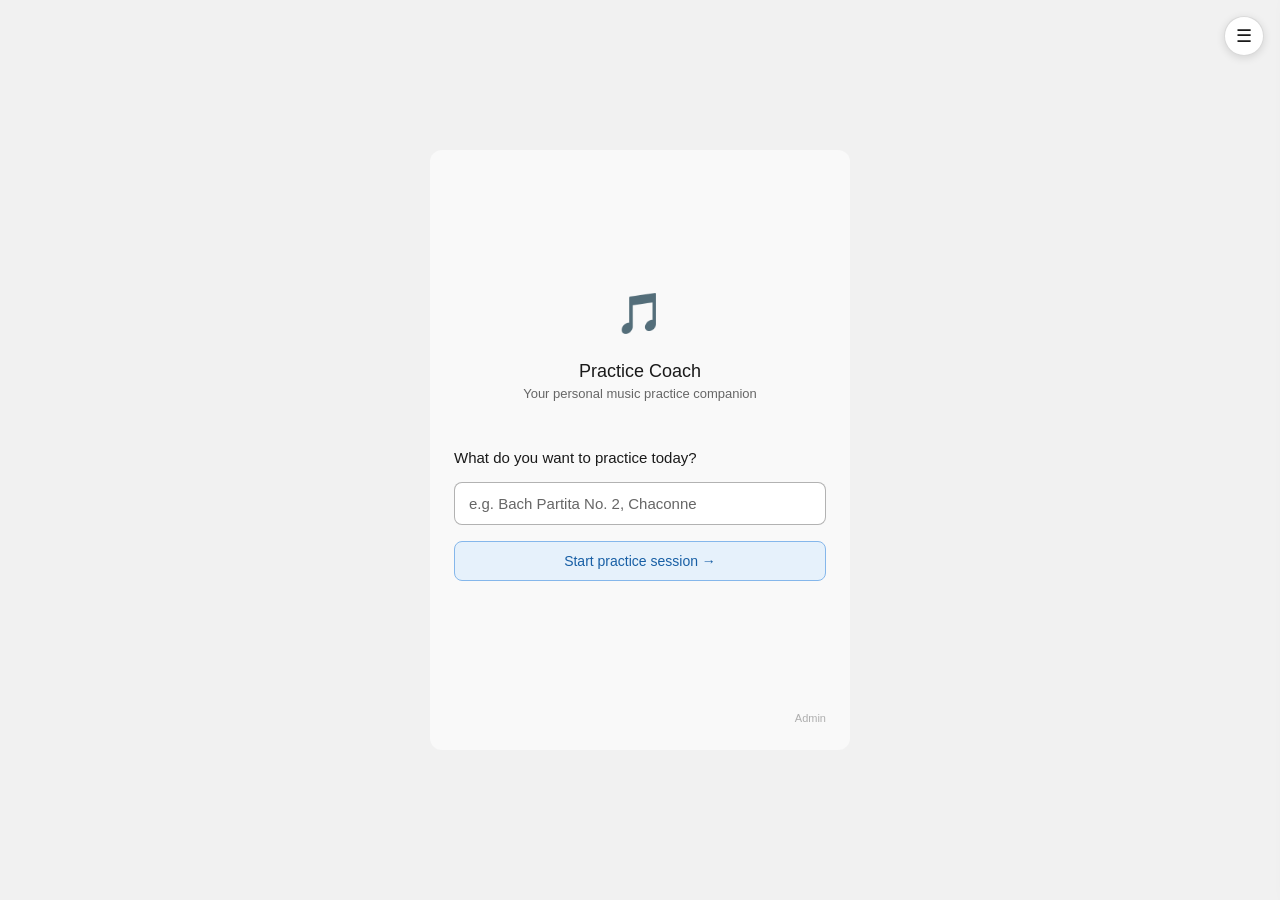
==== commit 900d4e52: "Add sidebar, fix isolated-passage flow, and continue button - New SidebarModule: all sessions groupe" ====
--- a/index.html
+++ b/index.html
@@ -181,7 +181,7 @@
 
     <div class="question">Let's play the problematic passage in isolation</div>
     <button class="btn-secondary" style="width:100%; margin-bottom:1rem;"
-            onclick="resetRecording(); goTo('screen4');">
+            onclick="recordIsolatedPassage()">
       Record isolated passage
     </button>
 
@@ -259,6 +259,19 @@
   </div>
 
 </div><!-- /.app-container -->
+
+<!-- ── Sidebar ────────────────────────────────────────────────────────────── -->
+<button class="sidebar-toggle-btn" onclick="SidebarModule.toggle()" title="My projects">☰</button>
+<div class="sidebar-overlay" id="sidebar-overlay" onclick="SidebarModule.close()"></div>
+<div class="sidebar" id="sidebar">
+  <div class="sidebar-header">
+    <h2>My Projects</h2>
+    <button class="sidebar-close-btn" onclick="SidebarModule.close()">✕</button>
+  </div>
+  <div id="sidebar-content" class="sidebar-content">
+    <p class="sb-empty">No sessions saved yet.</p>
+  </div>
+</div>
 
 <script>
   if ('serviceWorker' in navigator) {
@@ -272,6 +285,7 @@
 <script src="js/youtube.js"></script>
 <script src="js/admin.js"></script>
 <script src="js/tagger.js"></script>
+<script src="js/sidebar.js"></script>
 <script src="js/app.js"></script>
 </body>
 </html>
--- a/css/styles.css
+++ b/css/styles.css
@@ -1535,3 +1535,295 @@
 .note-picker-panel > div {
   padding: 0 1rem 0.75rem;
 }
+
+/* ── Clarify-continue button ───────────────────────────────────────────── */
+.clarify-continue {
+  margin-top: 0.75rem;
+  padding-top: 0.75rem;
+  border-top: 0.5px solid var(--color-border-tertiary);
+}
+
+/* ── Sidebar toggle button ─────────────────────────────────────────────── */
+.sidebar-toggle-btn {
+  position: fixed;
+  top: 1rem;
+  right: 1rem;
+  z-index: 100;
+  width: 40px;
+  height: 40px;
+  border-radius: 50%;
+  background: var(--color-background-primary);
+  border: 0.5px solid var(--color-border-tertiary);
+  color: var(--color-text-primary);
+  font-size: 18px;
+  cursor: pointer;
+  display: flex;
+  align-items: center;
+  justify-content: center;
+  box-shadow: 0 2px 8px rgba(0,0,0,0.12);
+  transition: box-shadow 0.15s;
+  padding: 0;
+}
+
+.sidebar-toggle-btn:hover { box-shadow: 0 4px 12px rgba(0,0,0,0.2); }
+
+/* ── Sidebar overlay ───────────────────────────────────────────────────── */
+.sidebar-overlay {
+  display: none;
+  position: fixed;
+  inset: 0;
+  background: rgba(0,0,0,0.4);
+  z-index: 200;
+}
+
+.sidebar-overlay.sidebar-overlay-visible { display: block; }
+
+/* ── Sidebar panel ─────────────────────────────────────────────────────── */
+.sidebar {
+  position: fixed;
+  top: 0;
+  right: -340px;
+  width: 320px;
+  height: 100%;
+  background: var(--color-background-primary);
+  z-index: 300;
+  transition: right 0.25s ease;
+  display: flex;
+  flex-direction: column;
+  box-shadow: -4px 0 20px rgba(0,0,0,0.15);
+}
+
+.sidebar.sidebar-open { right: 0; }
+
+.sidebar-header {
+  display: flex;
+  align-items: center;
+  justify-content: space-between;
+  padding: 1rem 1rem 0.75rem;
+  border-bottom: 0.5px solid var(--color-border-tertiary);
+  flex-shrink: 0;
+}
+
+.sidebar-header h2 {
+  font-size: 15px;
+  font-weight: 600;
+  color: var(--color-text-primary);
+}
+
+.sidebar-close-btn {
+  background: none;
+  border: none;
+  color: var(--color-text-secondary);
+  font-size: 18px;
+  cursor: pointer;
+  padding: 0 4px;
+  line-height: 1;
+}
+
+.sidebar-content {
+  flex: 1;
+  overflow-y: auto;
+  padding: 0.5rem 0;
+}
+
+/* ── Project accordion ─────────────────────────────────────────────────── */
+.sb-project {
+  border-bottom: 0.5px solid var(--color-border-tertiary);
+}
+
+.sb-project-summary {
+  display: flex;
+  align-items: center;
+  justify-content: space-between;
+  padding: 0.75rem 1rem;
+  cursor: pointer;
+  list-style: none;
+  user-select: none;
+  gap: 0.5rem;
+}
+
+.sb-project-summary::-webkit-details-marker { display: none; }
+
+.sb-project-name {
+  font-size: 14px;
+  font-weight: 600;
+  color: var(--color-text-primary);
+  flex: 1;
+  white-space: nowrap;
+  overflow: hidden;
+  text-overflow: ellipsis;
+}
+
+.sb-project-count {
+  font-size: 11px;
+  color: var(--color-text-secondary);
+  white-space: nowrap;
+}
+
+.sb-project-summary::after {
+  content: '›';
+  font-size: 16px;
+  color: var(--color-text-secondary);
+  transition: transform 0.15s;
+  display: inline-block;
+  flex-shrink: 0;
+}
+
+.sb-project[open] .sb-project-summary::after { transform: rotate(90deg); }
+
+.sb-project-body { padding: 0 0 0.5rem; }
+
+/* ── Session block ─────────────────────────────────────────────────────── */
+.sb-session {
+  margin: 0.5rem 0.75rem;
+  background: var(--color-background-secondary);
+  border: 0.5px solid var(--color-border-tertiary);
+  border-radius: var(--border-radius-md);
+  overflow: hidden;
+}
+
+.sb-session-header {
+  display: flex;
+  align-items: center;
+  padding: 0.4rem 0.65rem;
+  background: var(--color-background-tertiary);
+  border-bottom: 0.5px solid var(--color-border-tertiary);
+  gap: 0.5rem;
+}
+
+.sb-session-date {
+  font-size: 12px;
+  color: var(--color-text-secondary);
+  flex: 1;
+}
+
+.sb-session-dur {
+  font-size: 11px;
+  color: var(--color-text-secondary);
+  font-variant-numeric: tabular-nums;
+}
+
+.sb-delete-btn {
+  background: none;
+  border: none;
+  color: var(--color-text-secondary);
+  font-size: 13px;
+  cursor: pointer;
+  padding: 0 2px;
+  line-height: 1;
+  opacity: 0.6;
+  transition: opacity 0.15s;
+}
+
+.sb-delete-btn:hover { opacity: 1; color: #e74c3c; }
+
+/* ── Tag row ───────────────────────────────────────────────────────────── */
+.sb-tag {
+  display: flex;
+  align-items: center;
+  gap: 0.5rem;
+  padding: 0.45rem 0.65rem;
+  border-bottom: 0.5px solid var(--color-border-tertiary);
+  transition: background 0.1s;
+}
+
+.sb-tag:last-child { border-bottom: none; }
+.sb-tag.sb-tag-practiced { opacity: 0.55; }
+
+.sb-excerpt-play-btn {
+  width: 28px;
+  height: 28px;
+  border-radius: 50%;
+  background: var(--color-background-info);
+  border: 0.5px solid var(--color-border-info);
+  color: var(--color-text-info);
+  font-size: 11px;
+  cursor: pointer;
+  display: flex;
+  align-items: center;
+  justify-content: center;
+  flex-shrink: 0;
+  padding: 0;
+  text-align: center;
+  transition: filter 0.15s;
+}
+
+.sb-excerpt-play-btn:hover { filter: brightness(0.9); }
+
+.sb-tag-info {
+  flex: 1;
+  min-width: 0;
+}
+
+.sb-tag-ts {
+  font-size: 11px;
+  color: var(--color-text-info);
+  font-variant-numeric: tabular-nums;
+  display: block;
+}
+
+.sb-tag-label {
+  font-size: 12px;
+  color: var(--color-text-primary);
+  white-space: nowrap;
+  overflow: hidden;
+  text-overflow: ellipsis;
+  display: block;
+}
+
+.sb-tag-actions {
+  display: flex;
+  align-items: center;
+  gap: 0.35rem;
+  flex-shrink: 0;
+}
+
+.sb-practiced-btn {
+  width: 26px;
+  height: 26px;
+  border-radius: 50%;
+  border: 1.5px solid var(--color-border-tertiary);
+  background: none;
+  color: var(--color-text-secondary);
+  font-size: 13px;
+  cursor: pointer;
+  display: flex;
+  align-items: center;
+  justify-content: center;
+  padding: 0;
+  text-align: center;
+  transition: all 0.15s;
+}
+
+.sb-practiced-btn.sb-practiced-done {
+  border-color: #27ae60;
+  color: #27ae60;
+  background: rgba(39,174,96,0.1);
+}
+
+.sb-work-btn {
+  font-size: 11px;
+  padding: 4px 8px;
+  background: var(--color-background-primary);
+  border: 0.5px solid var(--color-border-secondary);
+  border-radius: var(--border-radius-md);
+  color: var(--color-text-primary);
+  cursor: pointer;
+  white-space: nowrap;
+  transition: background 0.15s;
+}
+
+.sb-work-btn:hover { background: var(--color-background-secondary); }
+
+.sb-no-tags {
+  padding: 0.5rem 0.75rem;
+  font-size: 12px;
+  color: var(--color-text-secondary);
+}
+
+.sb-empty, .sb-loading {
+  padding: 2rem 1rem;
+  font-size: 13px;
+  color: var(--color-text-secondary);
+  text-align: center;
+}
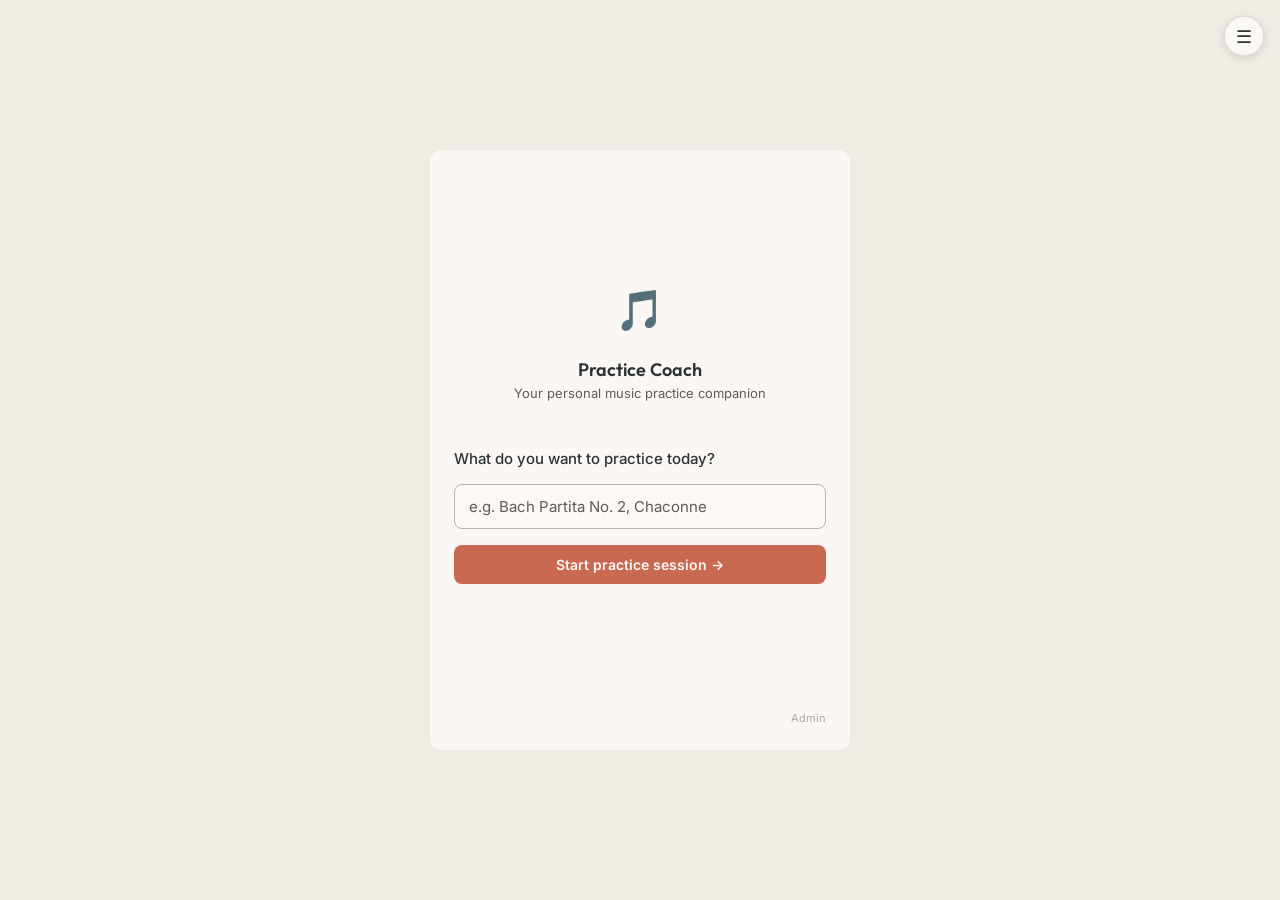
==== commit 99b91d19: "Apply Terracotta-Warm brand: fonts, palette, animations, no dark mode - Add Outfit (display) + Inter" ====
--- a/index.html
+++ b/index.html
@@ -5,11 +5,14 @@
   <meta name="viewport" content="width=device-width, initial-scale=1.0">
   <title>Music Practice Coach</title>
   <link rel="manifest" href="manifest.json">
-  <meta name="theme-color" content="#185FA5">
+  <meta name="theme-color" content="#C96952">
   <meta name="apple-mobile-web-app-capable" content="yes">
   <meta name="apple-mobile-web-app-status-bar-style" content="default">
   <meta name="apple-mobile-web-app-title" content="Practice">
   <link rel="apple-touch-icon" href="icons/apple-touch-icon.png">
+  <link rel="preconnect" href="https://fonts.googleapis.com">
+  <link rel="preconnect" href="https://fonts.gstatic.com" crossorigin>
+  <link href="https://fonts.googleapis.com/css2?family=Outfit:wght@600;700&family=Inter:wght@400;500;600&display=swap" rel="stylesheet">
   <link rel="stylesheet" href="css/styles.css">
 </head>
 <body>
@@ -110,18 +113,18 @@
       <div class="mini-ref-body" id="mini-ref-body"></div>
     </details>
 
-    <!-- Note picker — pitch focus only -->
+    <!-- Note picker: pitch focus only -->
     <details class="note-picker-panel" id="note-picker-panel"
              ontoggle="onNotePickerToggle(this)" style="display:none;">
       <summary>Change drone note</summary>
       <div id="note-picker-container"></div>
     </details>
 
-    <!-- Skip recording — excerpt mode only -->
+    <!-- Skip recording: all modes -->
     <button class="btn-secondary" id="skip-to-eval-btn"
             style="width:100%; display:none; margin-bottom:0.5rem;"
             onclick="skipToEvaluation()">
-      Skip recording — just evaluate
+      Skip recording
     </button>
 
     <div class="recording-zone">
@@ -154,80 +157,191 @@
     <!-- Dynamic body: S5 player (excerpt mode) OR Tagger (playthrough mode) -->
     <div id="s5-body"></div>
 
-    <!-- Evaluation questions — only shown in excerpt mode -->
+    <!-- Evaluation questions: only shown in excerpt mode -->
     <div id="s5-eval-section" style="display:none;">
       <div class="feedback-section">
         <div class="feedback-question">Did it match your represented idea?</div>
         <div class="btn-group">
           <button class="btn-secondary" onclick="goTo('screen7')">Yes, sounded good</button>
-          <button class="btn-secondary" onclick="goTo('screen6')">No, there were issues</button>
+          <button class="btn-secondary" onclick="goTo('screen-b1')">No, there were issues</button>
         </div>
       </div>
     </div>
   </div>
 
-  <!-- ── Screen 6: Problem identification ───────────────────────────────── -->
-  <div id="screen6" class="screen">
+  <!-- ══ LOOP B: Problem Solving ════════════════════════════════════════════ -->
+
+  <!-- ── Screen B1: Persistence check ──────────────────────────────────── -->
+  <div id="screen-b1" class="screen">
     <button class="back-btn" onclick="goTo('screen5')">← Back</button>
     <div class="header">
-      <h1>Problem identified</h1>
-      <p>Isolate and solve</p>
-    </div>
-
-    <div class="problem-card">
-      <h3>Passage identified for focused work</h3>
-      <p>Record the specific passage that needs attention</p>
-    </div>
-
-    <div class="question">Let's play the problematic passage in isolation</div>
-    <button class="btn-secondary" style="width:100%; margin-bottom:1rem;"
-            onclick="recordIsolatedPassage()">
-      Record isolated passage
-    </button>
-
-    <div class="question" style="margin-top:1rem;">Choose a practice strategy:</div>
-    <ul class="strategy-list">
-      <li onclick="toggleStrategy(this)">
-        <strong>Drone practice</strong>
-        <p>Play with a drone note to anchor pitch</p>
-        <div class="strategy-detail">
-          Start with the tonic drone, then practice each problematic interval separately.
-          Stop on each note and compare to the drone before moving forward.
-        </div>
-      </li>
-      <li onclick="toggleStrategy(this)">
-        <strong>Tempo reduction</strong>
-        <p>Start at 40% speed, increase gradually</p>
-        <div class="strategy-detail">
-          Use your metronome and reduce tempo until you can play every note cleanly.
-          Increase by 5 BPM increments only when you can play three times without error.
-        </div>
-      </li>
-      <li onclick="toggleStrategy(this)">
-        <strong>Vocal modeling</strong>
-        <p>Sing the passage first to internalize pitch</p>
-        <div class="strategy-detail">
-          Sing the passage on pitch names or syllables before playing.
-          This builds your inner aural image and makes physical execution easier.
-        </div>
-      </li>
-      <li onclick="toggleStrategy(this)">
-        <strong>Interval exaggeration</strong>
-        <p>Practice with exaggerated intervals</p>
-        <div class="strategy-detail">
-          Overshoot the target note slightly, then correct.
-          This builds physical awareness of where correct pitch lives in your body and on the instrument.
-        </div>
-      </li>
-      <li onclick="toggleStrategy(this)">
-        <strong>Prepare target note</strong>
-        <p>Secure the note before the shift</p>
-        <div class="strategy-detail">
-          Stop before the problematic note. Place the finger, check intonation, then play.
-          Build muscle memory for the correct position before adding flow.
-        </div>
-      </li>
-    </ul>
+      <h1>Check Persistence</h1>
+      <p id="sb1-piece"></p>
+    </div>
+    <div class="b-step-card">
+      <p class="b-step-text">Play the problematic passage a few more times. Give yourself a chance to settle in.</p>
+      <p class="b-step-subtext" style="margin-top:0.5rem;">Sometimes an issue resolves itself once you focus more carefully, or after a brief warm-up. Does the problem still persist?</p>
+    </div>
+    <div class="question" style="margin-top:auto;">Does the issue persist?</div>
+    <div class="btn-group">
+      <button class="btn-secondary" onclick="goTo('screen-b1-2')">No, it seems to be gone</button>
+      <button class="btn-primary" onclick="goTo('screen-b1-3')">Yes, it keeps happening</button>
+    </div>
+  </div>
+
+  <!-- ── Screen B1-2: Issue resolved ────────────────────────────────────── -->
+  <div id="screen-b1-2" class="screen">
+    <button class="back-btn" onclick="goTo('screen-b1')">← Back</button>
+    <div class="header">
+      <h1>Issue Resolved!</h1>
+      <p>Great progress</p>
+    </div>
+    <div class="b-step-card">
+      <p class="b-step-text">The issue appears to have resolved itself. This sometimes happens once you focus more carefully or after a short warm-up. Well done!</p>
+    </div>
+    <div class="question" style="margin-top:1rem;">What would you like to do next?</div>
+    <div class="btn-group">
+      <button class="btn-secondary" onclick="restartPracticeLoop()">Practice a different passage</button>
+      <button class="btn-secondary" onclick="goTo('screen-b4')">Build more stability with this passage</button>
+      <button class="btn-secondary" onclick="endSession()">End practice session</button>
+    </div>
+  </div>
+
+  <!-- ── Screen B1-3: Issue persists → begin diagnosis ──────────────────── -->
+  <div id="screen-b1-3" class="screen">
+    <button class="back-btn" onclick="goTo('screen-b1')">← Back</button>
+    <div class="header">
+      <h1>Let's Diagnose This</h1>
+      <p>Systematic problem solving</p>
+    </div>
+    <div class="b-step-card">
+      <p class="b-step-text">The issue persists. Let's identify exactly what's happening so we can solve it systematically.</p>
+      <p class="b-step-subtext" style="margin-top:0.75rem;">We'll isolate the problematic section, identify what's going wrong, and then work through targeted strategies to fix it. Take your time with each step.</p>
+    </div>
+    <button class="btn-primary" style="width:100%;margin-top:auto;" onclick="goTo('screen-b2-1')">
+      Begin diagnosis →
+    </button>
+  </div>
+
+  <!-- ── Screen B2-1: Isolate problem ───────────────────────────────────── -->
+  <div id="screen-b2-1" class="screen">
+    <button class="back-btn" onclick="goTo('screen-b1-3')">← Back</button>
+    <div class="header">
+      <h1>Find the Exact Spot</h1>
+      <p>Step 1 of 3 · Isolation</p>
+    </div>
+    <div class="b-step-card">
+      <p class="b-step-text">Where exactly is the problem? Play just the problematic section (it could be a few notes or a few bars). Narrow it down as much as possible.</p>
+    </div>
+    <div class="b-tip">💡 Start with 2–4 bars. Keep narrowing until you find the single spot that goes wrong consistently.</div>
+    <div style="margin-top:auto;">
+      <button class="btn-primary" style="width:100%;" onclick="goTo('screen-b2-2')">
+        I found the exact spot →
+      </button>
+      <button class="btn-secondary btn-sm" style="width:100%;margin-top:0.5rem;text-align:center;" onclick="goTo('screen-b2-2')">
+        Skip, continue without isolating
+      </button>
+    </div>
+  </div>
+
+  <!-- ── Screen B2-2: Identify problem ──────────────────────────────────── -->
+  <div id="screen-b2-2" class="screen">
+    <button class="back-btn" onclick="goTo('screen-b2-1')">← Back</button>
+    <div class="header">
+      <h1>Define the Issue</h1>
+      <p>Step 2 of 3 · Identification</p>
+    </div>
+    <div id="b2-player-section"></div>
+    <div class="b-step-card" style="margin-top:0.75rem;">
+      <p class="b-step-text">What exactly is the problem? Listen to your recording if you have one. Try to exaggerate the error, as that often makes the real issue clearer.</p>
+    </div>
+    <textarea id="b2-problem-input" class="b2-textarea"
+              placeholder="e.g. The D in bar 3 is consistently sharp. My bow changes are choppy on the string crossings."></textarea>
+    <div class="btn-group">
+      <button class="btn-primary" onclick="saveProblemAndContinue()">Save &amp; continue →</button>
+      <button class="btn-secondary" onclick="flagForTeacherAndContinue()">I can't define it; flag for teacher &amp; continue</button>
+    </div>
+  </div>
+
+  <!-- ── Screen B2-3: Slow tempo test ───────────────────────────────────── -->
+  <div id="screen-b2-3" class="screen">
+    <button class="back-btn" onclick="goTo('screen-b2-2')">← Back</button>
+    <div class="header">
+      <h1>Slow Down and Check</h1>
+      <p>Step 3 of 3 · Tempo test</p>
+    </div>
+    <div class="b-step-card">
+      <p class="b-step-text">Play the passage at a noticeably slower tempo. Use the metronome if it helps. Does the problem persist at this slower speed?</p>
+    </div>
+    <details class="tool-details" id="b2-3-metro-details" style="margin-top:0.75rem;">
+      <summary>Metronome</summary>
+      <div id="b2-3-metro-container"></div>
+    </details>
+    <div class="question" style="margin-top:1rem;">Does the problem persist at slow tempo?</div>
+    <div class="btn-group">
+      <button class="btn-primary" onclick="goTo('screen-b3')">Yes, still there at slow tempo</button>
+      <button class="btn-secondary" onclick="goTo('screen-b2-3-coord')">No, it disappears when I slow down</button>
+    </div>
+  </div>
+
+  <!-- ── Screen B2-3 Coordination sub-loop ──────────────────────────────── -->
+  <div id="screen-b2-3-coord" class="screen">
+    <button class="back-btn" onclick="goTo('screen-b2-3')">← Back</button>
+    <div class="header">
+      <h1>Build Coordination at Speed</h1>
+      <p>Coordination strategies</p>
+    </div>
+    <div class="b-step-card">
+      <p class="b-step-text">The issue disappears at slow tempo, suggesting a coordination or tempo-control challenge. Work through these strategies to gradually build speed.</p>
+    </div>
+    <div class="screen-scroll">
+      <ul class="strategy-list" id="coord-strategy-list"></ul>
+    </div>
+    <div class="question" style="margin-top:0.75rem;">How is it going?</div>
+    <div class="btn-group">
+      <button class="btn-primary" onclick="goTo('screen-b4')">It's coming together; back to final coordination</button>
+      <button class="btn-secondary" onclick="recordIsolatedPassage()">Record for comparison</button>
+      <button class="btn-secondary" onclick="goTo('screen-b3')">Still having issues; try targeted strategies</button>
+    </div>
+  </div>
+
+  <!-- ── Screen B3: Confirm focus category ──────────────────────────────── -->
+  <div id="screen-b3" class="screen">
+    <button class="back-btn" onclick="goTo('screen-b2-3')">← Back</button>
+    <div class="header">
+      <h1>Verify Your Focus</h1>
+      <p>Before targeted strategies</p>
+    </div>
+    <div id="screen-b3-body"></div>
+  </div>
+
+  <!-- ── Screen B3-strategy: Dynamic strategy tree ──────────────────────── -->
+  <div id="screen-b3-strategy" class="screen">
+    <button class="back-btn" onclick="b3StrategyBack()">← Back</button>
+    <div id="screen-b3-strategy-body" class="screen-scroll"></div>
+  </div>
+
+  <!-- ── Screen B4: Final coordination ──────────────────────────────────── -->
+  <div id="screen-b4" class="screen">
+    <button class="back-btn" onclick="goTo('screen-b3')">← Back</button>
+    <div class="header">
+      <h1>Final Coordination</h1>
+      <p>Bring it up to tempo</p>
+    </div>
+    <div class="b-step-card">
+      <p class="b-step-text">Now bring everything together at your target tempo. Play the passage and listen carefully.</p>
+    </div>
+    <button class="btn-secondary" style="width:100%;margin-bottom:1rem;"
+            onclick="goTo('screen-b2-3-coord')">
+      → Open coordination strategies
+    </button>
+    <div class="question">How does it sound?</div>
+    <div class="btn-group">
+      <button class="btn-primary" onclick="restartPracticeLoop()">Practice a new passage</button>
+      <button class="btn-secondary" onclick="recordIsolatedPassage()">Record this passage for comparison</button>
+      <button class="btn-secondary" onclick="goTo('screen-b2-1')">Still having problems; return to isolation</button>
+      <button class="btn-secondary" onclick="endSession()">End practice session</button>
+    </div>
   </div>
 
   <!-- ── Screen 7: Success ──────────────────────────────────────────────── -->
--- a/css/styles.css
+++ b/css/styles.css
@@ -1,44 +1,47 @@
 :root {
-  --color-background-primary: #ffffff;
-  --color-background-secondary: #f9f9f9;
-  --color-background-tertiary: #f1f1f1;
-  --color-background-info: #E6F1FB;
+  /* Brand: Terracotta-Warm palette */
+  --color-terracotta:  #C96952;
+  --color-coral:       #E8927C;
+  --color-coral-light: #F0C9B8;
+  --color-teal:        #4A7C8F;
+  --color-teal-deep:   #2C5F6F;
+  --color-cream:       #FCF8F5;
+  --color-cream-light: #FBF7F5;
+  --color-warm-gray:   #B8B4AF;
+  --color-charcoal:    #2D3436;
+  --color-medium-gray: #5F5C58;
+
+  /* Semantic backgrounds */
+  --color-background-primary:   #FCF8F5;
+  --color-background-secondary: #FBF7F5;
+  --color-background-tertiary:  #F0EBE5;
+
+  /* "Info" remapped to terracotta (selected states, banners, CTAs) */
+  --color-background-info: #FCF2ED;
+  --color-text-info:       #C96952;
+  --color-border-info:     #E8927C;
+
+  /* Danger */
   --color-background-danger: #FCEBEB;
+  --color-text-danger:       #A32D2D;
+  --color-border-danger:     #F09595;
+
+  /* Warning */
   --color-background-warning: #FAEEDA;
-  --color-text-primary: #1a1a1a;
-  --color-text-secondary: #666666;
-  --color-text-info: #185FA5;
-  --color-text-danger: #A32D2D;
-  --color-text-warning: #854F0B;
-  --color-border-tertiary: rgba(0, 0, 0, 0.15);
-  --color-border-secondary: rgba(0, 0, 0, 0.3);
-  --color-border-info: #85B7EB;
-  --color-border-danger: #F09595;
-  --color-border-warning: #FAC775;
+  --color-text-warning:       #854F0B;
+  --color-border-warning:     #FAC775;
+
+  --color-text-primary:   #2D3436;
+  --color-text-secondary: #5F5C58;
+  --color-border-tertiary:  rgba(184, 180, 175, 0.4);
+  --color-border-secondary: #B8B4AF;
+
   --border-radius-md: 8px;
   --border-radius-lg: 12px;
-  --font-sans: -apple-system, BlinkMacSystemFont, "Segoe UI", Roboto, sans-serif;
-}
-
-@media (prefers-color-scheme: dark) {
-  :root {
-    --color-background-primary: #2a2a2a;
-    --color-background-secondary: #1f1f1f;
-    --color-background-tertiary: #151515;
-    --color-background-info: #0C447C;
-    --color-background-danger: #791F1F;
-    --color-background-warning: #633806;
-    --color-text-primary: #e8e8e8;
-    --color-text-secondary: #a0a0a0;
-    --color-text-info: #B5D4F4;
-    --color-text-danger: #F7C1C1;
-    --color-text-warning: #FAC775;
-    --color-border-tertiary: rgba(255, 255, 255, 0.15);
-    --color-border-secondary: rgba(255, 255, 255, 0.3);
-    --color-border-info: #378ADD;
-    --color-border-danger: #E24B4A;
-    --color-border-warning: #EF9F27;
-  }
+
+  --font-display: 'Outfit', -apple-system, BlinkMacSystemFont, sans-serif;
+  --font-sans:    'Inter', -apple-system, BlinkMacSystemFont, "Segoe UI", sans-serif;
+  --font-mono:    'SF Mono', 'Roboto Mono', monospace;
 }
 
 * { box-sizing: border-box; margin: 0; padding: 0; }
@@ -91,7 +94,8 @@
 
 .header h1 {
   font-size: 18px;
-  font-weight: 500;
+  font-weight: 600;
+  font-family: var(--font-display);
   color: var(--color-text-primary);
   margin-bottom: 0.25rem;
 }
@@ -112,9 +116,9 @@
 
 .progress-fill {
   height: 100%;
-  background: var(--color-background-info);
+  background: var(--color-terracotta);
   border: none;
-  transition: width 0.3s;
+  transition: width 0.4s ease-out;
 }
 
 /* ── Typography ── */
@@ -144,21 +148,26 @@
 }
 
 .btn-secondary {
-  background: var(--color-background-primary);
-  color: var(--color-text-primary);
-  border: 0.5px solid var(--color-border-secondary);
-}
-
-.btn-secondary:hover { background: var(--color-background-tertiary); }
+  background: var(--color-cream-light);
+  color: var(--color-terracotta);
+  border: 0.5px solid var(--color-coral);
+}
+
+.btn-secondary:hover {
+  background: var(--color-cream);
+  border-color: var(--color-terracotta);
+}
 
 .btn-primary {
-  background: var(--color-background-info);
-  color: var(--color-text-info);
-  border: 0.5px solid var(--color-border-info);
+  background: var(--color-terracotta);
+  color: var(--color-cream);
+  border: none;
   text-align: center;
-}
-
-.btn-primary:hover { filter: brightness(0.95); }
+  font-weight: 600;
+  transition: all 0.2s;
+}
+
+.btn-primary:hover { background: var(--color-coral); }
 .btn-secondary:active, .btn-primary:active { transform: scale(0.98); }
 
 .btn-sm {
@@ -175,16 +184,17 @@
 .back-btn {
   padding: 7px 12px;
   font-size: 13px;
-  color: var(--color-text-secondary);
+  color: var(--color-medium-gray);
   background: transparent;
-  border: 0.5px solid var(--color-border-tertiary);
+  border: none;
   border-radius: var(--border-radius-md);
   cursor: pointer;
   margin-bottom: 1rem;
   display: inline-block;
-}
-
-.back-btn:hover { background: var(--color-background-tertiary); }
+  font-weight: 500;
+}
+
+.back-btn:hover { color: var(--color-charcoal); background: var(--color-background-tertiary); }
 
 /* ── Text input (landing) ── */
 .text-input {
@@ -354,7 +364,7 @@
 
 .a-standard-row input[type="range"] {
   flex: 1;
-  accent-color: var(--color-text-info);
+  accent-color: var(--color-terracotta);
   height: 4px;
   border: none;
   padding: 0;
@@ -422,7 +432,7 @@
 
 .pendulum-container {
   position: relative;
-  width: 60px;
+  width: 100px;
   height: 90px;
 }
 
@@ -451,14 +461,21 @@
   transform: rotate(0deg);
 }
 
-.pendulum-arm.swinging {
-  animation: pendulumSwing 0.6s ease-in-out infinite alternate;
-}
-
-@keyframes pendulumSwing {
-  from { transform: rotate(-30deg); }
-  to   { transform: rotate(30deg); }
-}
+/* pendulum motion is JS-driven via requestAnimationFrame — no CSS animation */
+
+/* ── Pendulum walls (lit up by Web Animations API on each beat) ── */
+.pendulum-wall {
+  position: absolute;
+  width: 4px;
+  height: 22px;
+  border-radius: 2px;
+  background: var(--color-text-secondary);
+  opacity: 0.18;
+  top: 62px;
+}
+
+.pendulum-wall-left  { left: 8px; }
+.pendulum-wall-right { right: 8px; }
 
 .pendulum-bob {
   width: 16px;
@@ -485,7 +502,7 @@
 }
 
 .beat-dot.accent { background: var(--color-text-danger); transform: scale(1.3); }
-.beat-dot.active { background: var(--color-text-info); }
+.beat-dot.active { background: var(--color-terracotta); }
 
 .metro-bpm-row {
   display: flex;
@@ -495,7 +512,7 @@
 
 .metro-bpm-row input[type="range"] {
   flex: 1;
-  accent-color: var(--color-text-info);
+  accent-color: var(--color-terracotta);
   height: 4px;
   border: none;
   padding: 0;
@@ -559,6 +576,39 @@
   color: var(--color-text-info);
   border-color: var(--color-border-info);
 }
+
+/* ── Metronome config expandable (screen 4) ── */
+.metro-config-details {
+  border-top: 0.5px solid var(--color-border-tertiary);
+  margin-top: 0.75rem;
+  padding-top: 0.1rem;
+}
+
+.metro-config-summary {
+  font-size: 13px;
+  font-weight: 500;
+  color: var(--color-text-secondary);
+  cursor: pointer;
+  list-style: none;
+  padding: 0.45rem 0;
+  display: flex;
+  align-items: center;
+  justify-content: space-between;
+  user-select: none;
+}
+
+.metro-config-summary::-webkit-details-marker { display: none; }
+
+.metro-config-summary::after {
+  content: '›';
+  font-size: 16px;
+  transition: transform 0.15s;
+  display: inline-block;
+}
+
+.metro-config-details[open] .metro-config-summary::after { transform: rotate(90deg); }
+
+.metro-config-details > div { padding-top: 0.5rem; }
 
 /* ── YouTube search ── */
 .yt-search-row {
@@ -746,9 +796,7 @@
   margin-left: -1px;
 }
 
-.mini-pendulum-arm.swinging {
-  animation: pendulumSwing 0.6s ease-in-out infinite alternate;
-}
+/* mini pendulum also JS-driven */
 
 .mini-pendulum-bob {
   width: 10px;
@@ -786,11 +834,11 @@
 }
 
 .rec-icon:hover { transform: scale(1.05); }
-.rec-icon.recording { animation: pulse 1.5s infinite; }
-
-@keyframes pulse {
-  0%, 100% { opacity: 1; }
-  50% { opacity: 0.6; }
+.rec-icon.recording { animation: recordingPulse 1.2s ease-in-out infinite; }
+
+@keyframes recordingPulse {
+  0%, 100% { box-shadow: 0 0 0 0 rgba(201, 105, 82, 0.5); }
+  50%       { box-shadow: 0 0 0 14px rgba(201, 105, 82, 0); }
 }
 
 .rec-icon-inner {
@@ -827,7 +875,7 @@
 
 .waveform-bar {
   width: 4px;
-  background: var(--color-border-info);
+  background: var(--color-terracotta);
   border-radius: 2px;
   transition: height 0.1s;
 }
@@ -893,9 +941,9 @@
   width: 36px;
   height: 36px;
   border-radius: 50%;
-  background: var(--color-background-info);
-  color: var(--color-text-info);
-  border: 0.5px solid var(--color-border-info);
+  background: var(--color-terracotta);
+  color: var(--color-cream);
+  border: none;
   display: flex;
   align-items: center;
   justify-content: center;
@@ -907,7 +955,7 @@
   transition: filter 0.15s;
 }
 
-.s5-play-btn:hover { filter: brightness(0.9); }
+.s5-play-btn:hover { filter: brightness(0.88); }
 
 .s5-progress-wrap {
   flex: 1;
@@ -924,7 +972,7 @@
 
 .s5-progress-fill {
   height: 100%;
-  background: var(--color-border-info);
+  background: var(--color-terracotta);
   border-radius: 2px;
   width: 0%;
   transition: width 0.1s linear;
@@ -999,9 +1047,15 @@
 .strategy-list li.expanded { border-color: var(--color-border-secondary); }
 
 /* ── Admin panel ── */
-.admin-panel { display: flex; flex-direction: column; gap: 12px; }
+.admin-panel { display: flex; flex-direction: column; gap: 10px; }
 .admin-panel h2 { font-size: 16px; font-weight: 500; color: var(--color-text-primary); }
-.admin-panel p  { font-size: 12px; color: var(--color-text-secondary); }
+
+.admin-hint {
+  font-size: 12px;
+  color: var(--color-text-secondary);
+  line-height: 1.5;
+  margin-bottom: 6px;
+}
 
 .admin-form { display: flex; flex-direction: column; gap: 8px; }
 
@@ -1033,12 +1087,15 @@
 .admin-row input:focus { border-color: var(--color-border-info); }
 
 .admin-save-btn {
-  background: var(--color-background-info);
-  color: var(--color-text-info);
-  border: 0.5px solid var(--color-border-info);
+  background: var(--color-terracotta);
+  color: var(--color-cream);
+  border: none;
   width: 100%;
   text-align: center;
-}
+  font-weight: 600;
+}
+
+.admin-save-btn:hover { background: var(--color-coral); }
 
 .admin-section-label {
   font-size: 11px;
@@ -1047,6 +1104,120 @@
   letter-spacing: 0.05em;
   color: var(--color-text-secondary);
   margin-top: 4px;
+}
+
+/* ── Admin tabs ── */
+.admin-tabs {
+  display: flex;
+  gap: 4px;
+  background: var(--color-background-tertiary);
+  border-radius: var(--border-radius-md);
+  padding: 3px;
+}
+
+.admin-tab {
+  flex: 1;
+  padding: 7px 6px;
+  font-size: 12px;
+  font-weight: 500;
+  text-align: center;
+  border: none;
+  background: transparent;
+  color: var(--color-text-secondary);
+  border-radius: 6px;
+  cursor: pointer;
+  transition: all 0.15s;
+}
+
+.admin-tab.active {
+  background: var(--color-background-primary);
+  color: var(--color-text-primary);
+  box-shadow: 0 1px 3px rgba(0,0,0,0.12);
+}
+
+.admin-tab-body { display: flex; flex-direction: column; gap: 10px; }
+
+/* ── Admin: strategy video list ── */
+.admin-strategy-list {
+  display: flex;
+  flex-direction: column;
+  gap: 10px;
+}
+
+.admin-strategy-item {
+  background: var(--color-background-primary);
+  border: 0.5px solid var(--color-border-tertiary);
+  border-radius: var(--border-radius-md);
+  padding: 10px 12px;
+}
+
+.admin-strategy-item-title {
+  font-size: 13px;
+  font-weight: 600;
+  color: var(--color-text-primary);
+  margin-bottom: 6px;
+}
+
+.admin-video-list { display: flex; flex-direction: column; gap: 4px; margin-bottom: 6px; }
+
+.admin-video-row {
+  display: flex;
+  align-items: center;
+  gap: 6px;
+  background: var(--color-background-secondary);
+  border-radius: 6px;
+  padding: 5px 8px;
+}
+
+.admin-video-url {
+  flex: 1;
+  font-size: 11px;
+  font-family: monospace;
+  color: var(--color-text-secondary);
+  white-space: nowrap;
+  overflow: hidden;
+  text-overflow: ellipsis;
+}
+
+.admin-video-delete {
+  flex-shrink: 0;
+  width: 22px;
+  height: 22px;
+  padding: 0;
+  font-size: 14px;
+  line-height: 1;
+  text-align: center;
+  background: var(--color-background-danger);
+  color: var(--color-text-danger);
+  border: 0.5px solid var(--color-border-danger);
+  border-radius: 4px;
+  cursor: pointer;
+}
+
+.admin-add-video-row {
+  display: flex;
+  gap: 6px;
+  margin-top: 4px;
+}
+
+.admin-add-video-row input {
+  flex: 1;
+  padding: 7px 9px;
+  font-size: 12px;
+  font-family: monospace;
+  background: var(--color-background-primary);
+  color: var(--color-text-primary);
+  border: 0.5px solid var(--color-border-secondary);
+  border-radius: var(--border-radius-md);
+  outline: none;
+}
+
+.admin-add-video-row input:focus { border-color: var(--color-border-info); }
+
+.admin-add-video-btn {
+  flex-shrink: 0;
+  white-space: nowrap;
+  text-align: center;
 }
 
 /* ── App footer ── */
@@ -1827,3 +1998,309 @@
   color: var(--color-text-secondary);
   text-align: center;
 }
+
+/* ══════════════════════════════════════════════════════════════════════════
+   LOOP B — Problem Solving Styles
+   ══════════════════════════════════════════════════════════════════════════ */
+
+/* ── Informational step card ── */
+.b-step-card {
+  background: var(--color-background-primary);
+  border: 0.5px solid var(--color-border-tertiary);
+  border-radius: var(--border-radius-lg);
+  padding: 1rem 1.1rem;
+  margin-bottom: 1rem;
+}
+
+.b-step-text {
+  font-size: 15px;
+  color: var(--color-text-primary);
+  line-height: 1.65;
+}
+
+.b-step-subtext {
+  font-size: 13px;
+  color: var(--color-text-secondary);
+  line-height: 1.6;
+}
+
+/* ── Tip box ── */
+.b-tip {
+  background: var(--color-background-warning);
+  border: 0.5px solid var(--color-border-warning);
+  border-radius: var(--border-radius-md);
+  padding: 0.75rem 1rem;
+  font-size: 13px;
+  color: var(--color-text-warning);
+  line-height: 1.5;
+  margin-bottom: 1rem;
+  animation: focusGlow 2.5s ease-in-out infinite;
+}
+
+/* ── B2-2 textarea ── */
+.b2-textarea {
+  width: 100%;
+  padding: 11px 13px;
+  font-size: 14px;
+  font-family: var(--font-sans);
+  background: var(--color-background-primary);
+  color: var(--color-text-primary);
+  border: 0.5px solid var(--color-border-secondary);
+  border-radius: var(--border-radius-md);
+  margin-bottom: 0.75rem;
+  outline: none;
+  resize: vertical;
+  min-height: 88px;
+  line-height: 1.5;
+  transition: border-color 0.15s;
+}
+
+.b2-textarea:focus          { border-color: var(--color-border-info); }
+.b2-textarea::placeholder   { color: var(--color-text-secondary); }
+
+/* ── B2-2 compact recording player ── */
+.b2-player {
+  background: var(--color-background-primary);
+  border: 0.5px solid var(--color-border-tertiary);
+  border-radius: var(--border-radius-md);
+  padding: 0.65rem 0.9rem;
+  margin-bottom: 0.75rem;
+}
+
+.b2-player-label {
+  display: block;
+  font-size: 11px;
+  color: var(--color-text-secondary);
+  text-transform: uppercase;
+  letter-spacing: 0.05em;
+  margin-bottom: 0.4rem;
+}
+
+.b2-player-controls {
+  display: flex;
+  align-items: center;
+  gap: 8px;
+}
+
+/* ── B3 question card ── */
+.b3-step-indicator {
+  font-size: 11px;
+  font-weight: 600;
+  text-transform: uppercase;
+  letter-spacing: 0.06em;
+  color: var(--color-text-secondary);
+  margin-bottom: 0.6rem;
+}
+
+.b3-question-card {
+  background: var(--color-background-primary);
+  border: 0.5px solid var(--color-border-tertiary);
+  border-radius: var(--border-radius-lg);
+  padding: 1.1rem;
+  margin-bottom: 1rem;
+}
+
+.b3-question-text {
+  font-size: 15px;
+  color: var(--color-text-primary);
+  line-height: 1.65;
+}
+
+/* ── B3 strategy reveal card (teal = educational / calm) ── */
+.b3-strategy-card {
+  background: #EBF3F6;
+  border: 0.5px solid var(--color-teal);
+  border-radius: var(--border-radius-lg);
+  padding: 1rem 1.1rem;
+  margin: 0.25rem 0 1rem;
+}
+
+.b3-strategy-title {
+  font-size: 14px;
+  font-weight: 600;
+  font-family: var(--font-display);
+  color: var(--color-teal-deep);
+  margin-bottom: 0.6rem;
+}
+
+.b3-strategy-body {
+  font-size: 13px;
+  color: var(--color-teal-deep);
+  line-height: 1.6;
+}
+
+.b3-strategy-body ol,
+.b3-strategy-body ul     { color: var(--color-teal-deep); }
+.b3-strategy-body strong { color: var(--color-teal-deep); }
+
+.b3-strategy-why {
+  margin-top: 0.75rem;
+  font-size: 12px;
+  color: var(--color-teal-deep);
+  opacity: 0.8;
+  font-style: italic;
+  line-height: 1.5;
+}
+
+/* ── Coming soon placeholder (rhythm tree) ── */
+.coming-soon {
+  display: flex;
+  flex-direction: column;
+  align-items: center;
+  text-align: center;
+  padding: 2rem 1rem 1.5rem;
+}
+
+.coming-soon-icon {
+  font-size: 52px;
+  margin-bottom: 1rem;
+  line-height: 1;
+}
+
+.coming-soon-title {
+  font-size: 17px;
+  font-weight: 500;
+  color: var(--color-text-primary);
+  margin-bottom: 0.5rem;
+}
+
+.coming-soon-text {
+  font-size: 14px;
+  color: var(--color-text-secondary);
+  line-height: 1.6;
+  max-width: 280px;
+}
+
+/* ── B3 answer option blocks ── */
+.b3-answer-options {
+  display: flex;
+  flex-direction: column;
+  gap: 10px;
+}
+
+.b3-answer-block {
+  display: flex;
+  flex-direction: column;
+  gap: 5px;
+}
+
+.b3-answer-label {
+  font-size: 14px;
+  color: var(--color-text-primary);
+  line-height: 1.4;
+  padding: 0 2px;
+}
+
+/* ── B3 video player ── */
+.b3-video-section {
+  margin: 0.75rem 0;
+}
+
+.b3-video-label {
+  font-size: 11px;
+  font-weight: 600;
+  text-transform: uppercase;
+  letter-spacing: 0.06em;
+  color: var(--color-text-secondary);
+  margin-bottom: 6px;
+}
+
+/* Tab strip — only shown when multiple videos */
+.b3-video-tabs {
+  display: flex;
+  gap: 4px;
+  margin-bottom: 8px;
+}
+
+.b3-video-tab {
+  padding: 5px 14px;
+  font-size: 12px;
+  font-weight: 500;
+  border: 0.5px solid var(--color-border-tertiary);
+  border-radius: 20px;
+  background: var(--color-background-primary);
+  color: var(--color-text-secondary);
+  cursor: pointer;
+  transition: all 0.15s;
+  text-align: center;
+}
+
+.b3-video-tab.active {
+  background: var(--color-background-info);
+  border-color: var(--color-border-info);
+  color: var(--color-text-info);
+}
+
+/* The video element itself */
+.b3-video {
+  width: 100%;
+  border-radius: var(--border-radius-md);
+  background: #000;
+  display: block;
+  max-height: 220px;
+  object-fit: contain;
+}
+
+.b3-video-hidden {
+  display: none !important;
+}
+
+/* ══════════════════════════════════════════════════════════════════════════
+   Brand animations
+   ══════════════════════════════════════════════════════════════════════════ */
+
+/* 1. Recording Pulse — on active recording icon */
+/* (keyframe defined near .rec-icon.recording above) */
+
+/* 2. Progress Fill — smooth ease-out already set on .progress-fill */
+
+/* 3. Focus Glow — subtle pulse on tip cards */
+@keyframes focusGlow {
+  0%, 100% { box-shadow: 0 0 0 0 rgba(201, 105, 82, 0); }
+  50%       { box-shadow: 0 0 8px 2px rgba(201, 105, 82, 0.12); }
+}
+
+/* 4. Pulse Success — one-shot entrance on screen7 comparison card */
+@keyframes pulseSuccess {
+  from { opacity: 0; transform: scale(0.92); }
+  60%  { transform: scale(1.02); }
+  to   { opacity: 1; transform: scale(1); }
+}
+
+#screen7.active .comparison-card {
+  animation: pulseSuccess 0.7s ease-out forwards;
+}
+
+/* 5. Stagger Entrance — focus items, strategy list, B3 answer blocks */
+@keyframes staggerIn {
+  from { opacity: 0; transform: translateX(-10px); }
+  to   { opacity: 1; transform: translateX(0); }
+}
+
+.focus-list .focus-item { animation: staggerIn 0.35s ease-out both; }
+.focus-list .focus-item:nth-child(1) { animation-delay: 0ms; }
+.focus-list .focus-item:nth-child(2) { animation-delay: 80ms; }
+.focus-list .focus-item:nth-child(3) { animation-delay: 160ms; }
+.focus-list .focus-item:nth-child(4) { animation-delay: 240ms; }
+
+.strategy-list li { animation: staggerIn 0.35s ease-out both; }
+.strategy-list li:nth-child(1) { animation-delay: 0ms; }
+.strategy-list li:nth-child(2) { animation-delay: 70ms; }
+.strategy-list li:nth-child(3) { animation-delay: 140ms; }
+.strategy-list li:nth-child(4) { animation-delay: 210ms; }
+.strategy-list li:nth-child(5) { animation-delay: 280ms; }
+.strategy-list li:nth-child(6) { animation-delay: 350ms; }
+.strategy-list li:nth-child(7) { animation-delay: 420ms; }
+.strategy-list li:nth-child(8) { animation-delay: 490ms; }
+
+.b3-answer-block:nth-child(1) { animation: staggerIn 0.35s 0ms   ease-out both; }
+.b3-answer-block:nth-child(2) { animation: staggerIn 0.35s 100ms ease-out both; }
+
+/* Accessibility: respect user motion preference */
+@media (prefers-reduced-motion: reduce) {
+  *, *::before, *::after {
+    animation-duration: 0.01ms !important;
+    animation-iteration-count: 1 !important;
+    transition-duration: 0.01ms !important;
+  }
+}
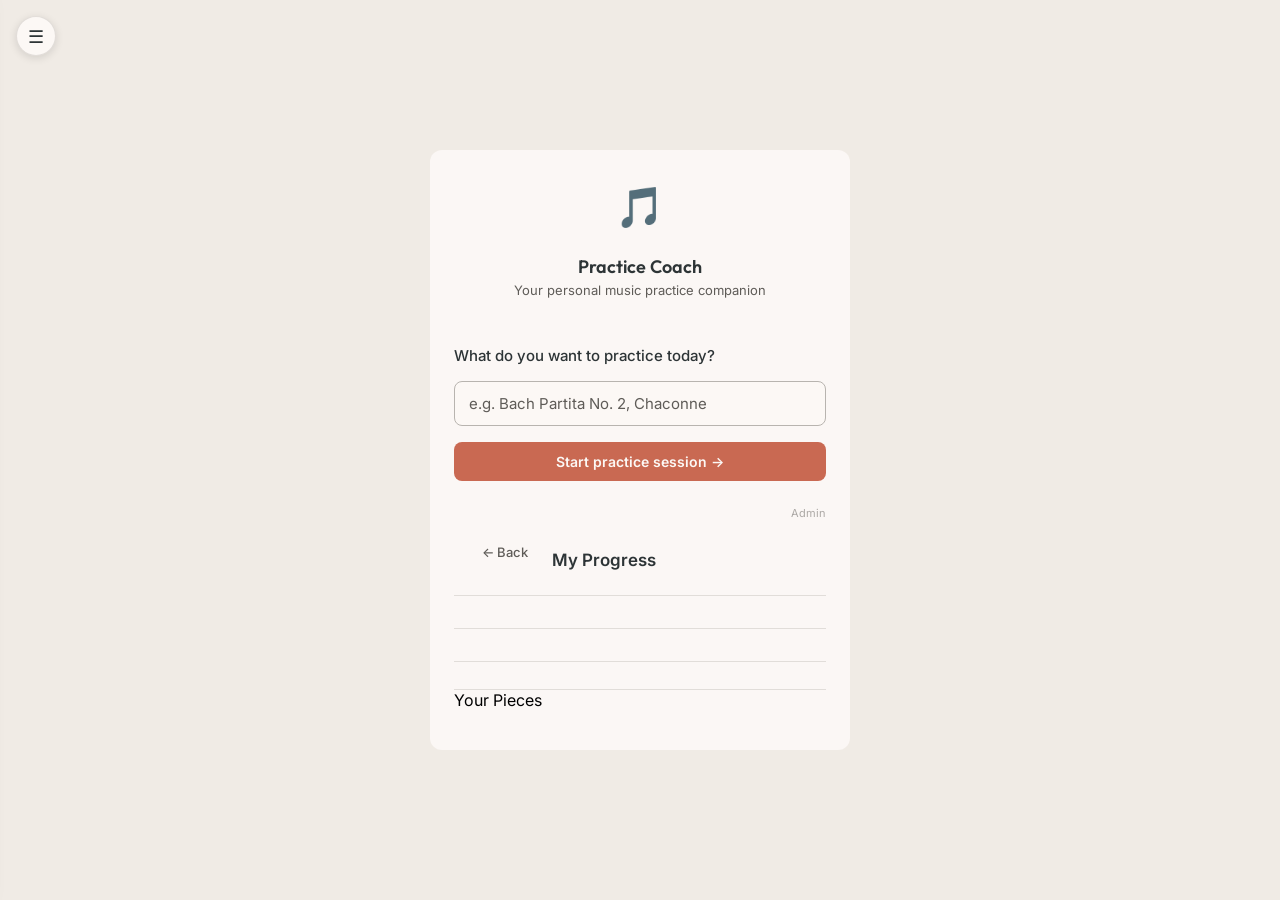
==== commit adcef546: "Add practice dashboard, streak tracking, and session event logging - New js/dashboard.js: DashboardM" ====
--- a/index.html
+++ b/index.html
@@ -141,7 +141,7 @@
     </div>
 
     <button class="btn-primary" id="analyzeBtn" style="width:100%; display:none;"
-            onclick="goTo('screen5')">
+            onclick="analyzeRecording()">
       Analyze recording
     </button>
   </div>
@@ -331,16 +331,65 @@
     <div class="b-step-card">
       <p class="b-step-text">Now bring everything together at your target tempo. Play the passage and listen carefully.</p>
     </div>
-    <button class="btn-secondary" style="width:100%;margin-bottom:1rem;"
-            onclick="goTo('screen-b2-3-coord')">
-      → Open coordination strategies
-    </button>
-    <div class="question">How does it sound?</div>
-    <div class="btn-group">
-      <button class="btn-primary" onclick="restartPracticeLoop()">Practice a new passage</button>
-      <button class="btn-secondary" onclick="recordIsolatedPassage()">Record this passage for comparison</button>
-      <button class="btn-secondary" onclick="goTo('screen-b2-1')">Still having problems; return to isolation</button>
-      <button class="btn-secondary" onclick="endSession()">End practice session</button>
+
+    <!-- Step 1: Record for comparison -->
+    <div class="question" style="margin-bottom:0.5rem;">First, let's record this passage:</div>
+    <button class="btn-primary" style="width:100%; margin-bottom:1rem;" onclick="recordIsolatedPassage()">
+      Record this passage for comparison
+    </button>
+
+    <!-- Step 2: Additional help -->
+    <div style="margin:1.5rem 0; padding:1rem; background:var(--color-background-tertiary); border-radius:8px;">
+      <div class="question" style="margin-bottom:0.5rem;">Need more help?</div>
+      <button class="btn-secondary" style="width:100%;" onclick="goTo('screen-b2-3-coord')">
+        → Open coordination strategies
+      </button>
+    </div>
+
+    <!-- Step 3: Final evaluation -->
+    <div class="question" style="margin-top:1.5rem;">How does it sound?</div>
+    <div class="btn-group">
+      <button class="btn-primary" onclick="restartPracticeLoop()">Better, continue to next section →</button>
+      <button class="btn-secondary" onclick="goTo('screen-b2-1')">Still problems, return to isolation</button>
+    </div>
+  </div>
+
+  <!-- ── Screen: Comparison evaluation ──────────────────────────────────── -->
+  <div id="screen-comparison" class="screen">
+    <button class="back-btn" onclick="goTo('screen-b4')">← Back</button>
+    <div class="header">
+      <h1>Compare Your Progress</h1>
+      <p>Initial vs. After Strategies</p>
+    </div>
+
+    <!-- Initial Recording Player -->
+    <div class="comparison-player-container">
+      <div class="comparison-label">Initial Recording</div>
+      <div id="comparison-initial-player" class="s5-player"></div>
+    </div>
+
+    <!-- New Recording Player -->
+    <div class="comparison-player-container">
+      <div class="comparison-label">Current Recording</div>
+      <div id="comparison-current-player" class="s5-player"></div>
+    </div>
+
+    <!-- Evaluation Question -->
+    <div class="question" style="margin-top:1.5rem;">Did the passage improve?</div>
+    <div class="btn-group">
+      <button class="btn-secondary" onclick="saveComparisonForTeacher()">Save for teacher discussion</button>
+      <button class="btn-primary" onclick="comparisonYes()">Yes, practice next section →</button>
+      <button class="btn-secondary" onclick="showStrategyChoice()">No, return to strategies</button>
+      <button class="btn-secondary" onclick="endSession()">End session</button>
+    </div>
+
+    <!-- Strategy Choice (initially hidden) -->
+    <div id="strategy-choice-modal" style="display:none; margin-top:1rem;">
+      <div class="question">Which strategies would help?</div>
+      <div class="btn-group">
+        <button class="btn-secondary" onclick="goToIntonationStrategies()">Intonation strategies</button>
+        <button class="btn-secondary" onclick="goToCoordStrategies()">Coordination strategies</button>
+      </div>
     </div>
   </div>
 
@@ -372,16 +421,58 @@
     <!-- Rendered by AdminModule.render() -->
   </div>
 
+  <!-- ── Screen: Dashboard ──────────────────────────────────────────────── -->
+  <div id="screen-dashboard" class="screen">
+    <div class="dash-top-bar">
+      <button class="back-btn" onclick="goTo('screen0')">← Back</button>
+      <h1 class="dash-title">My Progress</h1>
+    </div>
+
+    <!-- Streak header -->
+    <div id="dash-streak-header" class="dash-streak-header"></div>
+
+    <!-- Calendar -->
+    <div id="dash-calendar" class="dash-calendar-wrap"></div>
+
+    <!-- Stats row -->
+    <div id="dash-stats-row" class="dash-stats-row"></div>
+
+    <!-- Pieces list (shown by default) -->
+    <div id="dash-list-section">
+      <div class="dash-section-title">Your Pieces</div>
+      <div id="dash-pieces-list"></div>
+    </div>
+
+    <!-- Piece detail (hidden until piece is selected) -->
+    <div id="dash-detail-section" style="display:none">
+      <button class="dash-back-btn" onclick="DashboardModule.showPiecesList()">← All pieces</button>
+      <div id="dash-detail-title" class="dash-detail-title"></div>
+      <div id="dash-detail-stats" class="dash-detail-stats"></div>
+      <div class="dash-view-tabs">
+        <button class="dash-tab active" id="dash-tab-timeline" onclick="DashboardModule.showPiece(document.getElementById('dash-detail-title').textContent)">Timeline</button>
+      </div>
+      <div id="dash-detail-timeline" class="dash-detail-timeline"></div>
+    </div>
+  </div>
+
 </div><!-- /.app-container -->
 
-<!-- ── Sidebar ────────────────────────────────────────────────────────────── -->
-<button class="sidebar-toggle-btn" onclick="SidebarModule.toggle()" title="My projects">☰</button>
+<!-- ── Sidebar (left side) ───────────────────────────────────────────────── -->
+<button class="sidebar-toggle-btn" onclick="SidebarModule.toggle()" title="Menu">☰</button>
 <div class="sidebar-overlay" id="sidebar-overlay" onclick="SidebarModule.close()"></div>
 <div class="sidebar" id="sidebar">
   <div class="sidebar-header">
-    <h2>My Projects</h2>
+    <h2>Practice Coach</h2>
     <button class="sidebar-close-btn" onclick="SidebarModule.close()">✕</button>
   </div>
+  <!-- Dashboard nav button -->
+  <div class="sidebar-nav">
+    <button class="sidebar-nav-btn" onclick="SidebarModule.close(); goTo('screen-dashboard')">
+      📊 My Progress
+    </button>
+  </div>
+  <div class="sidebar-nav-divider"></div>
+  <div class="sidebar-projects-label">My Projects</div>
   <div id="sidebar-content" class="sidebar-content">
     <p class="sb-empty">No sessions saved yet.</p>
   </div>
@@ -400,6 +491,7 @@
 <script src="js/admin.js"></script>
 <script src="js/tagger.js"></script>
 <script src="js/sidebar.js"></script>
+<script src="js/dashboard.js"></script>
 <script src="js/app.js"></script>
 </body>
 </html>
--- a/css/styles.css
+++ b/css/styles.css
@@ -436,6 +436,18 @@
   height: 90px;
 }
 
+.pendulum-container::after {
+  content: '';
+  position: absolute;
+  width: 2px;
+  height: 100%;
+  background: var(--color-border-tertiary);
+  left: 50%;
+  top: 0;
+  transform: translateX(-50%);
+  z-index: 0;
+}
+
 .pendulum-pivot {
   width: 10px;
   height: 10px;
@@ -472,10 +484,13 @@
   background: var(--color-text-secondary);
   opacity: 0.18;
   top: 62px;
+  transition: opacity 0.05s;  /* Match beat dot transition timing */
 }
 
 .pendulum-wall-left  { left: 8px; }
 .pendulum-wall-right { right: 8px; }
+
+.pendulum-wall.active { opacity: 0.6; }  /* Darken when wall is hit */
 
 .pendulum-bob {
   width: 16px;
@@ -782,6 +797,18 @@
   width: 30px;
   height: 45px;
   flex-shrink: 0;
+}
+
+.mini-pendulum-container::after {
+  content: '';
+  position: absolute;
+  width: 1px;
+  height: 100%;
+  background: var(--color-border-tertiary);
+  left: 50%;
+  top: 0;
+  transform: translateX(-50%);
+  z-index: 0;
 }
 
 .mini-pendulum-arm {
@@ -1718,7 +1745,7 @@
 .sidebar-toggle-btn {
   position: fixed;
   top: 1rem;
-  right: 1rem;
+  left: 1rem;
   z-index: 100;
   width: 40px;
   height: 40px;
@@ -1753,18 +1780,18 @@
 .sidebar {
   position: fixed;
   top: 0;
-  right: -340px;
+  left: -340px;
   width: 320px;
   height: 100%;
   background: var(--color-background-primary);
   z-index: 300;
-  transition: right 0.25s ease;
+  transition: left 0.25s ease;
   display: flex;
   flex-direction: column;
-  box-shadow: -4px 0 20px rgba(0,0,0,0.15);
-}
-
-.sidebar.sidebar-open { right: 0; }
+  box-shadow: 4px 0 20px rgba(0,0,0,0.15);
+}
+
+.sidebar.sidebar-open { left: 0; }
 
 .sidebar-header {
   display: flex;
@@ -2296,6 +2323,677 @@
 .b3-answer-block:nth-child(1) { animation: staggerIn 0.35s 0ms   ease-out both; }
 .b3-answer-block:nth-child(2) { animation: staggerIn 0.35s 100ms ease-out both; }
 
+/* Comparison screen */
+.comparison-player-container {
+  margin: 1rem 0;
+  padding: 1rem;
+  background: var(--color-background-secondary);
+  border-radius: 8px;
+}
+
+.comparison-label {
+  font-size: 12px;
+  font-weight: 600;
+  color: var(--color-text-secondary);
+  margin-bottom: 0.75rem;
+  text-transform: uppercase;
+  letter-spacing: 0.06em;
+}
+
+/* Strategy grouping */
+.strategy-group-header {
+  font-size: 12px;
+  font-weight: 600;
+  text-transform: uppercase;
+  letter-spacing: 0.06em;
+  color: var(--color-text-secondary);
+  margin: 1.5rem 0 0.75rem 0;
+  padding-bottom: 0.5rem;
+  border-bottom: 1px solid var(--color-border-tertiary);
+}
+
+.strategy-list li:first-of-type { margin-top: 0; }
+
+/* ── Sidebar nav (dashboard link) ──────────────────────────────────────── */
+.sidebar-nav {
+  padding: 0.75rem 0.75rem 0;
+}
+
+.sidebar-nav-btn {
+  display: flex;
+  align-items: center;
+  gap: 0.6rem;
+  width: 100%;
+  padding: 0.65rem 0.85rem;
+  background: var(--color-background-secondary);
+  border: 0.5px solid var(--color-border-tertiary);
+  border-radius: 8px;
+  color: var(--color-text-primary);
+  font-size: 14px;
+  font-weight: 500;
+  cursor: pointer;
+  text-align: left;
+  transition: background 0.15s;
+}
+
+.sidebar-nav-btn:hover {
+  background: var(--color-background-tertiary);
+}
+
+.sidebar-nav-divider {
+  height: 0.5px;
+  background: var(--color-border-tertiary);
+  margin: 0.75rem 0.75rem 0;
+}
+
+.sidebar-projects-label {
+  font-size: 11px;
+  font-weight: 600;
+  text-transform: uppercase;
+  letter-spacing: 0.07em;
+  color: var(--color-text-secondary);
+  padding: 0.6rem 1rem 0.25rem;
+}
+
+/* ── Dashboard screen ──────────────────────────────────────────────────── */
+#screen-dashboard {
+  padding: 0;
+  display: flex;
+  flex-direction: column;
+  height: 100%;
+  overflow-y: auto;
+}
+
+.dash-top-bar {
+  display: flex;
+  align-items: center;
+  gap: 0.75rem;
+  padding: 1rem 1rem 0.75rem;
+  border-bottom: 0.5px solid var(--color-border-tertiary);
+  flex-shrink: 0;
+}
+
+.dash-back-btn {
+  background: none;
+  border: none;
+  color: var(--color-text-secondary);
+  font-size: 18px;
+  cursor: pointer;
+  padding: 0 4px;
+  line-height: 1;
+}
+
+.dash-title {
+  font-size: 17px;
+  font-weight: 600;
+  color: var(--color-text-primary);
+  flex: 1;
+}
+
+/* ── Streak header ─────────────────────────────────────────────────────── */
+.dash-streak-header {
+  padding: 1rem;
+  background: var(--color-background-secondary);
+  border-bottom: 0.5px solid var(--color-border-tertiary);
+}
+
+.dash-streak-row {
+  display: flex;
+  align-items: center;
+  justify-content: space-between;
+  margin-bottom: 0.5rem;
+}
+
+.dash-streak-main {
+  display: flex;
+  align-items: baseline;
+  gap: 0.3rem;
+}
+
+.dash-fire {
+  font-size: 22px;
+  line-height: 1;
+}
+
+.dash-streak-number {
+  font-size: 28px;
+  font-weight: 700;
+  color: var(--color-text-primary);
+  line-height: 1;
+}
+
+.dash-streak-label {
+  font-size: 13px;
+  color: var(--color-text-secondary);
+}
+
+.dash-longest {
+  font-size: 12px;
+  color: var(--color-text-secondary);
+}
+
+.dash-tokens-row {
+  display: flex;
+  align-items: center;
+  gap: 0.5rem;
+}
+
+.dash-tokens-label {
+  font-size: 12px;
+  color: var(--color-text-secondary);
+}
+
+.dash-token-dots {
+  display: flex;
+  gap: 4px;
+}
+
+.dash-token-dot {
+  width: 10px;
+  height: 10px;
+  border-radius: 50%;
+  border: 1.5px solid var(--color-border-secondary);
+  background: transparent;
+}
+
+.dash-token-dot.filled {
+  background: var(--color-accent, #4a9eff);
+  border-color: var(--color-accent, #4a9eff);
+}
+
+.dash-tokens-count {
+  font-size: 12px;
+  color: var(--color-text-secondary);
+}
+
+/* ── Calendar ──────────────────────────────────────────────────────────── */
+.dash-calendar-wrap {
+  padding: 1rem;
+  border-bottom: 0.5px solid var(--color-border-tertiary);
+}
+
+.dash-cal-month {
+  font-size: 13px;
+  font-weight: 600;
+  color: var(--color-text-primary);
+  margin-bottom: 0.75rem;
+}
+
+.dash-cal-grid {
+  display: grid;
+  grid-template-columns: repeat(7, 1fr);
+  gap: 2px;
+}
+
+.dash-cal-hdr {
+  font-size: 10px;
+  font-weight: 600;
+  color: var(--color-text-secondary);
+  text-align: center;
+  padding: 2px 0 4px;
+  text-transform: uppercase;
+}
+
+.dash-cal-cell {
+  aspect-ratio: 1;
+  display: flex;
+  align-items: center;
+  justify-content: center;
+  font-size: 11px;
+  color: var(--color-text-secondary);
+  border-radius: 50%;
+}
+
+.dash-cal-cell.practiced {
+  background: var(--color-accent, #4a9eff);
+  color: #fff;
+  font-weight: 600;
+}
+
+.dash-cal-cell.today {
+  border: 1.5px solid var(--color-accent, #4a9eff);
+  color: var(--color-accent, #4a9eff);
+  font-weight: 600;
+}
+
+.dash-cal-cell.practiced.today {
+  border-color: transparent;
+  color: #fff;
+}
+
+.dash-cal-empty {
+  background: none;
+}
+
+/* ── Stats row ─────────────────────────────────────────────────────────── */
+.dash-stats-row {
+  display: flex;
+  justify-content: space-around;
+  padding: 0.85rem 0.5rem;
+  border-bottom: 0.5px solid var(--color-border-tertiary);
+}
+
+.dash-stat {
+  display: flex;
+  flex-direction: column;
+  align-items: center;
+  gap: 2px;
+}
+
+.dash-stat-num {
+  font-size: 22px;
+  font-weight: 700;
+  color: var(--color-text-primary);
+  line-height: 1;
+}
+
+.dash-stat-num.dash-stat-solved {
+  color: #34a853;
+}
+
+.dash-stat-num.dash-stat-inprog {
+  color: #f5a623;
+}
+
+.dash-stat-lbl {
+  font-size: 11px;
+  color: var(--color-text-secondary);
+  text-align: center;
+}
+
+/* ── Pieces list ───────────────────────────────────────────────────────── */
+#dash-list-section {
+  flex: 1;
+}
+
+.dash-section-label {
+  font-size: 11px;
+  font-weight: 600;
+  text-transform: uppercase;
+  letter-spacing: 0.07em;
+  color: var(--color-text-secondary);
+  padding: 0.85rem 1rem 0.4rem;
+}
+
+.dash-pieces-list {
+  padding: 0 1rem 1.5rem;
+  display: flex;
+  flex-direction: column;
+  gap: 0.5rem;
+}
+
+.dash-piece-card {
+  background: var(--color-background-secondary);
+  border: 0.5px solid var(--color-border-tertiary);
+  border-radius: 10px;
+  padding: 0.85rem 1rem;
+  cursor: pointer;
+  display: grid;
+  grid-template-columns: 1fr auto;
+  grid-template-rows: auto auto;
+  gap: 0.15rem 0.5rem;
+  transition: background 0.15s;
+  position: relative;
+}
+
+.dash-piece-card:hover {
+  background: var(--color-background-tertiary);
+}
+
+.dash-piece-name {
+  font-size: 14px;
+  font-weight: 600;
+  color: var(--color-text-primary);
+  grid-column: 1;
+  grid-row: 1;
+}
+
+.dash-piece-meta {
+  font-size: 12px;
+  color: var(--color-text-secondary);
+  grid-column: 1;
+  grid-row: 2;
+}
+
+.dash-piece-last {
+  font-size: 11px;
+  color: var(--color-text-secondary);
+  grid-column: 1;
+  grid-row: 3;
+}
+
+.dash-piece-arrow {
+  font-size: 20px;
+  color: var(--color-text-secondary);
+  grid-column: 2;
+  grid-row: 1 / 4;
+  align-self: center;
+}
+
+.dash-piece-solved {
+  color: #34a853;
+  font-weight: 500;
+}
+
+.dash-piece-inprog {
+  color: #f5a623;
+  font-weight: 500;
+}
+
+.dash-piece-sep {
+  color: var(--color-text-secondary);
+  margin: 0 2px;
+}
+
+.dash-empty {
+  color: var(--color-text-secondary);
+  font-size: 13px;
+  text-align: center;
+  padding: 2rem 1rem;
+  line-height: 1.5;
+}
+
+/* ── Piece detail ──────────────────────────────────────────────────────── */
+#dash-detail-section {
+  flex: 1;
+  display: flex;
+  flex-direction: column;
+}
+
+.dash-detail-header {
+  padding: 0.85rem 1rem 0;
+}
+
+.dash-detail-title {
+  font-size: 16px;
+  font-weight: 600;
+  color: var(--color-text-primary);
+  margin-bottom: 0.3rem;
+}
+
+.dash-detail-stats {
+  font-size: 13px;
+  color: var(--color-text-secondary);
+}
+
+.dash-tabs {
+  display: flex;
+  border-bottom: 0.5px solid var(--color-border-tertiary);
+  margin: 0.75rem 1rem 0;
+  gap: 0;
+}
+
+.dash-tab {
+  padding: 0.5rem 0.85rem;
+  font-size: 13px;
+  font-weight: 500;
+  color: var(--color-text-secondary);
+  border: none;
+  background: none;
+  cursor: pointer;
+  border-bottom: 2px solid transparent;
+  margin-bottom: -0.5px;
+  transition: color 0.15s;
+}
+
+.dash-tab.active {
+  color: var(--color-accent, #4a9eff);
+  border-bottom-color: var(--color-accent, #4a9eff);
+}
+
+.dash-detail-timeline {
+  flex: 1;
+  overflow-y: auto;
+  padding: 0.75rem 1rem 2rem;
+  display: flex;
+  flex-direction: column;
+  gap: 0.5rem;
+}
+
+.dash-timeline-date {
+  font-size: 12px;
+  font-weight: 600;
+  color: var(--color-text-secondary);
+  text-transform: uppercase;
+  letter-spacing: 0.06em;
+  margin-top: 0.75rem;
+  margin-bottom: 0.25rem;
+}
+
+.dash-timeline-date:first-child {
+  margin-top: 0;
+}
+
+/* ── Problem cards ─────────────────────────────────────────────────────── */
+.dash-problem-card {
+  background: var(--color-background-secondary);
+  border: 0.5px solid var(--color-border-tertiary);
+  border-radius: 10px;
+  overflow: hidden;
+}
+
+.dash-problem-summary {
+  display: flex;
+  align-items: center;
+  justify-content: space-between;
+  padding: 0.85rem 1rem;
+  cursor: pointer;
+  gap: 0.5rem;
+}
+
+.dash-problem-left {
+  flex: 1;
+  min-width: 0;
+}
+
+.dash-problem-stmt {
+  font-size: 13px;
+  font-weight: 500;
+  color: var(--color-text-primary);
+  margin-bottom: 0.35rem;
+  line-height: 1.4;
+}
+
+.dash-problem-badges {
+  display: flex;
+  align-items: center;
+  flex-wrap: wrap;
+  gap: 0.35rem;
+}
+
+.dash-focus-badge {
+  font-size: 10px;
+  font-weight: 600;
+  text-transform: uppercase;
+  letter-spacing: 0.05em;
+  padding: 2px 6px;
+  border-radius: 4px;
+  background: var(--color-background-tertiary);
+  color: var(--color-text-secondary);
+  border: 0.5px solid var(--color-border-tertiary);
+}
+
+.dash-status-badge {
+  font-size: 10px;
+  font-weight: 700;
+  padding: 2px 6px;
+  border-radius: 4px;
+}
+
+.dash-status-badge.solved {
+  background: rgba(52, 168, 83, 0.12);
+  color: #34a853;
+}
+
+.dash-status-badge.inprog {
+  background: rgba(245, 166, 35, 0.12);
+  color: #f5a623;
+}
+
+.dash-problem-expand {
+  font-size: 20px;
+  color: var(--color-text-secondary);
+  flex-shrink: 0;
+  transition: transform 0.2s;
+}
+
+.dash-problem-detail {
+  border-top: 0.5px solid var(--color-border-tertiary);
+  padding: 0.85rem 1rem;
+}
+
+.dash-problem-meta {
+  display: flex;
+  flex-wrap: wrap;
+  gap: 0.5rem 1rem;
+  font-size: 12px;
+  color: var(--color-text-secondary);
+  margin-bottom: 0.75rem;
+}
+
+.dash-problem-strategies {
+  margin-top: 0.5rem;
+}
+
+.dash-strategies-label {
+  font-size: 12px;
+  font-weight: 600;
+  color: var(--color-text-primary);
+  margin-bottom: 0.4rem;
+}
+
+.dash-problem-strategies ul {
+  list-style: none;
+  padding: 0;
+  margin: 0;
+  display: flex;
+  flex-direction: column;
+  gap: 0.3rem;
+}
+
+.dash-problem-strategies li {
+  font-size: 12px;
+  color: var(--color-text-primary);
+  padding: 0.3rem 0.5rem;
+  background: var(--color-background-tertiary);
+  border-radius: 5px;
+}
+
+.dash-strat-date {
+  color: var(--color-text-secondary);
+  font-size: 11px;
+}
+
+/* ── Streak toast ──────────────────────────────────────────────────────── */
+.streak-toast {
+  position: fixed;
+  bottom: 1.5rem;
+  left: 50%;
+  transform: translateX(-50%) translateY(80px);
+  background: var(--color-background-primary);
+  border: 0.5px solid var(--color-border-secondary);
+  border-radius: 24px;
+  padding: 0.6rem 1.2rem;
+  font-size: 14px;
+  font-weight: 500;
+  color: var(--color-text-primary);
+  box-shadow: 0 4px 20px rgba(0,0,0,0.18);
+  z-index: 9000;
+  white-space: nowrap;
+  opacity: 0;
+  transition: opacity 0.25s, transform 0.25s;
+  pointer-events: none;
+}
+
+.streak-toast.streak-toast-visible {
+  opacity: 1;
+  transform: translateX(-50%) translateY(0);
+}
+
+/* ── B4 completion overlay ─────────────────────────────────────────────── */
+.b4-completion-overlay {
+  position: fixed;
+  inset: 0;
+  background: rgba(0,0,0,0.5);
+  z-index: 8000;
+  display: flex;
+  align-items: flex-end;
+  justify-content: center;
+  padding-bottom: env(safe-area-inset-bottom, 0);
+}
+
+.b4-completion-dialog {
+  background: var(--color-background-primary);
+  border-radius: 16px 16px 0 0;
+  padding: 1.5rem 1.25rem calc(1.5rem + env(safe-area-inset-bottom, 0));
+  width: 100%;
+  max-width: 480px;
+  display: flex;
+  flex-direction: column;
+  gap: 0.75rem;
+  animation: slideUp 0.3s ease;
+}
+
+@keyframes slideUp {
+  from { transform: translateY(60px); opacity: 0; }
+  to   { transform: translateY(0);    opacity: 1; }
+}
+
+.b4-dialog-streak {
+  text-align: center;
+  font-size: 32px;
+  margin-bottom: 0.25rem;
+}
+
+.b4-dialog-title {
+  font-size: 18px;
+  font-weight: 700;
+  color: var(--color-text-primary);
+  text-align: center;
+  margin-bottom: 0;
+}
+
+.b4-dialog-sub {
+  font-size: 13px;
+  color: var(--color-text-secondary);
+  text-align: center;
+  margin-bottom: 0.5rem;
+}
+
+.b4-dialog-btn-primary {
+  width: 100%;
+  padding: 0.9rem;
+  background: var(--color-accent, #4a9eff);
+  color: #fff;
+  border: none;
+  border-radius: 10px;
+  font-size: 15px;
+  font-weight: 600;
+  cursor: pointer;
+}
+
+.b4-dialog-btn-secondary {
+  width: 100%;
+  padding: 0.75rem;
+  background: var(--color-background-secondary);
+  color: var(--color-text-primary);
+  border: 0.5px solid var(--color-border-tertiary);
+  border-radius: 10px;
+  font-size: 14px;
+  font-weight: 500;
+  cursor: pointer;
+}
+
+.b4-dialog-btn-ghost {
+  width: 100%;
+  padding: 0.6rem;
+  background: none;
+  color: var(--color-text-secondary);
+  border: none;
+  font-size: 13px;
+  cursor: pointer;
+}
+
 /* Accessibility: respect user motion preference */
 @media (prefers-reduced-motion: reduce) {
   *, *::before, *::after {
